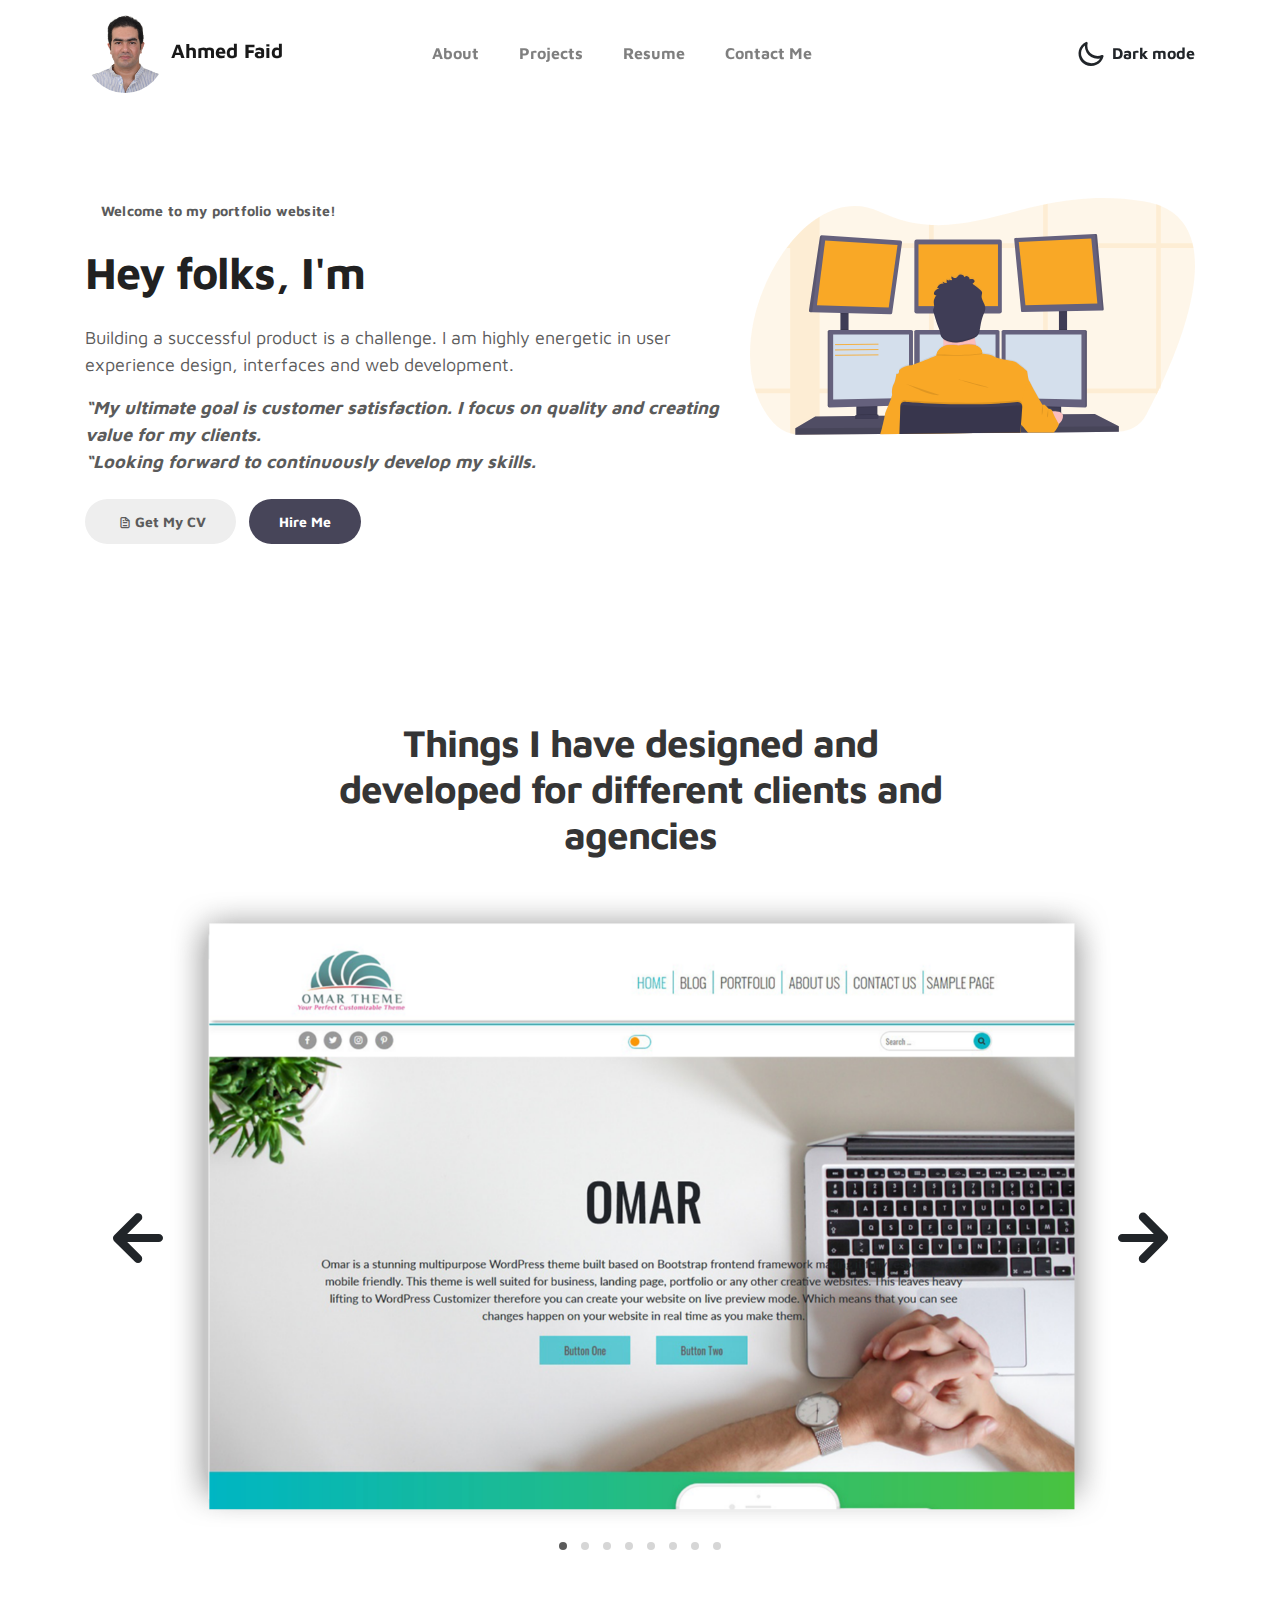
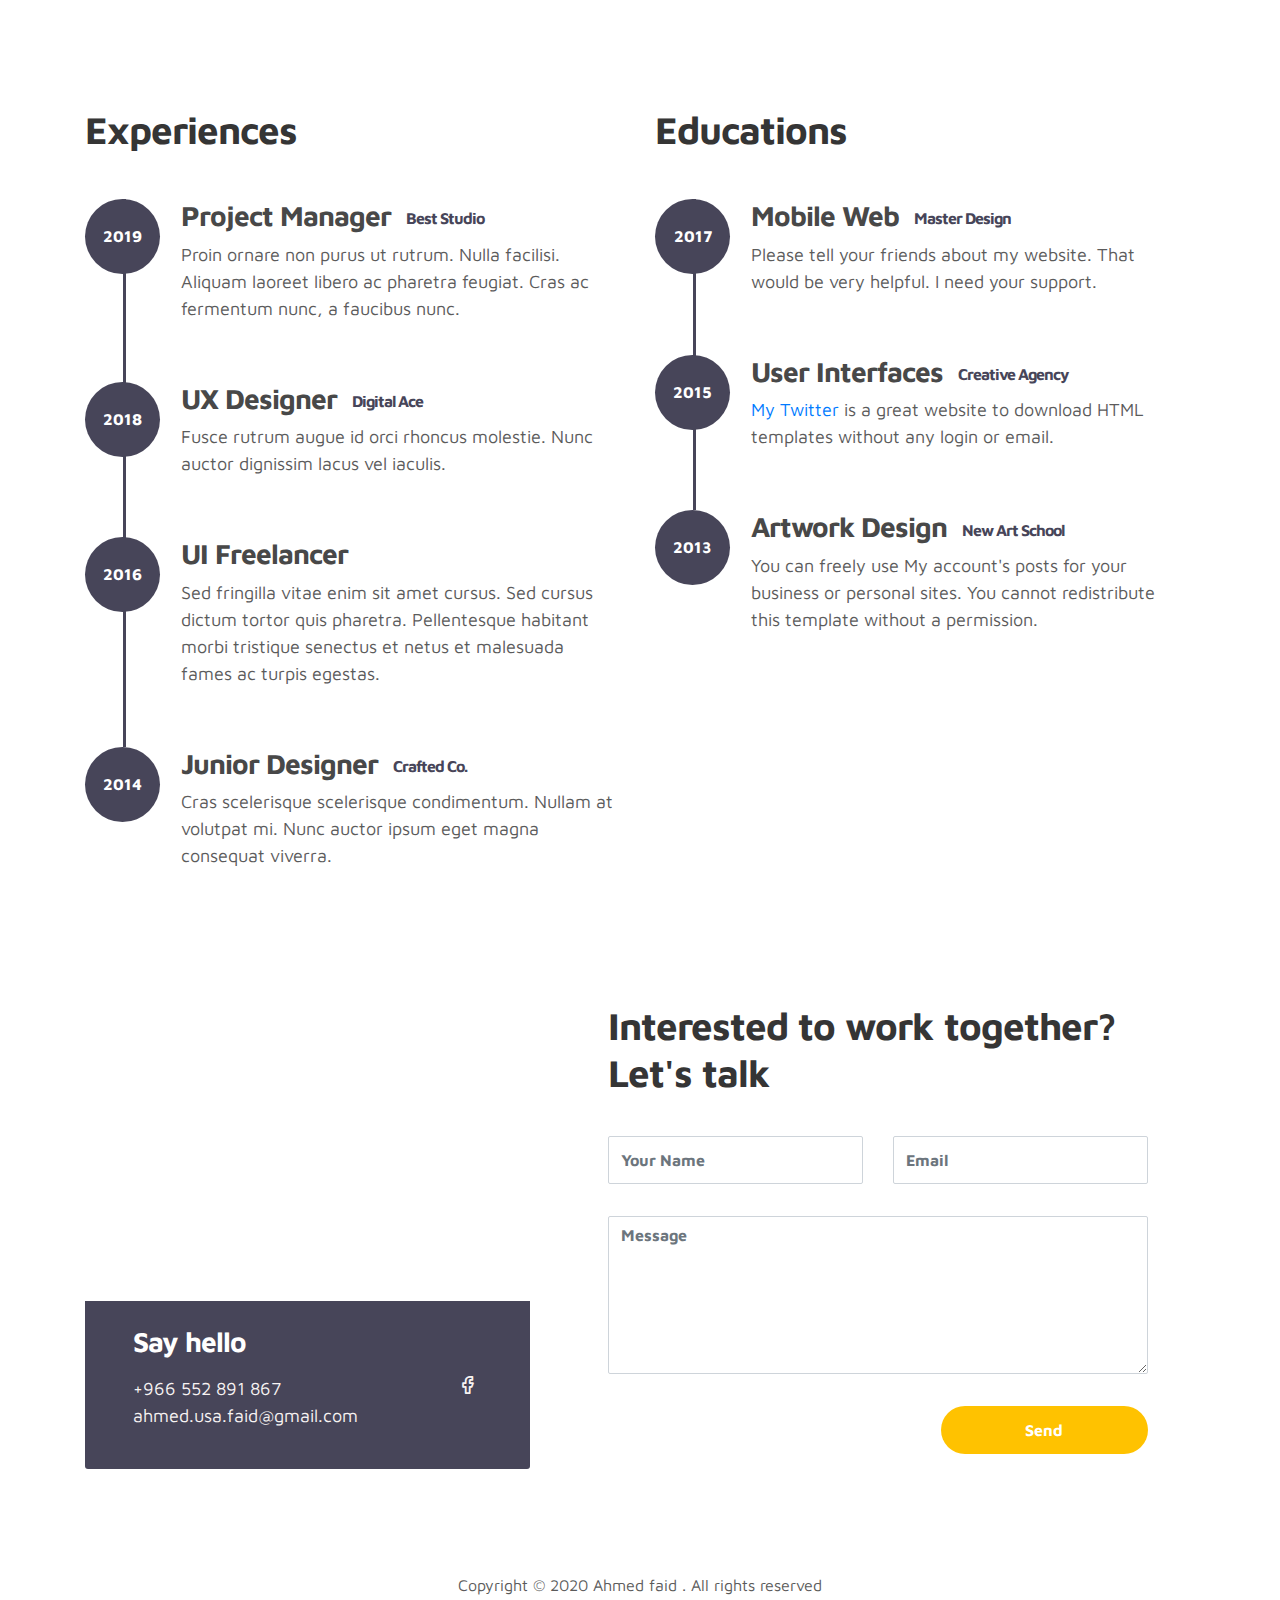
==== index.html @ 75729714 "adding thank u" ====
<!doctype html>
<html lang="en">

<head>
    <meta charset="utf-8">
    <meta name="viewport" content="width=device-width, initial-scale=1, shrink-to-fit=no">
    <meta name="description" content="">
    <meta name="author" content="Ahmed Usama Faid">

    <title>Ahmed Faid</title>

    <link rel="stylesheet" href="css/bootstrap.min.css">
    <link rel="stylesheet" href="css/unicons.css">
    <link rel="stylesheet" href="css/owl.carousel.min.css">
    <link rel="stylesheet" href="css/owl.theme.default.min.css">

    <script src="js/btn_top.js"></script>
    <script language="JavaScript" src="js/gen_validatorv31.js" type="text/javascript"></script>

    <!-- MAIN STYLE -->
    <link rel="stylesheet" href="css/ahmedfaid-style.css">

</head>

<body>
    <!-- #F9A826 Color-->
    <!-- MENU -->
    <nav class="navbar navbar-expand-sm navbar-light">
        <div class="container">
            <a class="navbar-brand" href="index.html">
                <img class="logo" src="images/undraw/image01.jpg" alt="Ahmed Usama Faid" />
                Ahmed Faid
            </a>

            <button class="navbar-toggler" type="button" data-toggle="collapse" data-target="#navbarNav"
                aria-controls="navbarNav" aria-expanded="false" aria-label="Toggle navigation">
                <span class="navbar-toggler-icon"></span>
                <span class="navbar-toggler-icon"></span>
                <span class="navbar-toggler-icon"></span>
            </button>

            <div class="collapse navbar-collapse" id="navbarNav">
                <ul class="navbar-nav mx-auto">
                    <li class="nav-item">
                        <a href="#about" class="nav-link"><span data-hover="About">About</span></a>
                    </li>
                    <li class="nav-item">
                        <a href="#project" class="nav-link"><span data-hover="Projects">Projects</span></a>
                    </li>
                    <li class="nav-item">
                        <a href="#resume" class="nav-link"><span data-hover="Resume">Resume</span></a>
                    </li>
                    <li class="nav-item">
                        <a href="#contact" class="nav-link"><span data-hover="Contact Me">Contact Me</span></a>
                    </li>
                </ul>

                <ul class="navbar-nav ml-lg-auto">
                    <div class="ml-lg-4">
                        <div class="color-mode d-lg-flex justify-content-center align-items-center">
                            <i class="color-mode-icon"></i>
                            Dark mode
                        </div>
                    </div>
                </ul>
            </div>
        </div>
    </nav>

    <!-- ABOUT -->
    <section class="about full-screen d-lg-flex justify-content-center align-items-center" id="about">
        <div class="container">
            <div class="row">

                <div class="col-lg-7 col-md-12 col-12 d-flex align-items-center">
                    <div class="about-text">
                        <small class="small-text">Welcome to <span class="mobile-block">my portfolio
                                website!</span></small>
                        <h1 class="animated animated-text">
                            <span class="mr-2">Hey folks, I'm</span>
                            <div class="animated-info">
                                <span class="animated-item">Ahmed Faid</span>
                                <span class="animated-item">Web Developer</span>
                                <span class="animated-item">IT Specialist</span>
                            </div>
                        </h1>

                        <p>Building a successful product is a challenge. I am highly energetic in user experience
                            design, interfaces and web development.</p>
                        <p><b><i><span>“My ultimate goal is customer satisfaction. I focus on quality and creating value for my clients.<br />
                                        “Looking forward to continuously develop my skills.</span></i></b></p>

                        <div class="custom-btn-group mt-4">
                            <a href="ahmedfaidCVbilingual.pdf" class="btn mr-lg-2 custom-btn"
                                title="Download .pdf - Right click here then click 'Save link as'"><i
                                    class='uil uil-file-alt'></i>Get My CV</a>
                            <a href="#contact" class="btn custom-btn custom-btn-bg custom-btn-link">Hire Me</a>
                        </div>
                    </div>
                </div>

                <div class="col-lg-5 col-md-12 col-12">
                    <div class="about-image svg">
                        <!-- <img class="portrait" src="images/undraw/image01.jpg" alt="Ahmed Usama Faid" height="auto" /> -->
                        <img src="images/undraw/undraw_programming_2svr.svg" class="img-fluid" alt="svg image">
                    </div>
                </div>

            </div>
        </div>
    </section>

    <!-- PROJECTS -->
    <section class="project py-5" id="project">
        <div class="container">

            <div class="row">
                <div class="col-lg-11 text-center mx-auto col-12">

                    <div class="col-lg-8 mx-auto">
                        <h2>Things I have designed and developed for different clients and agencies</h2>
                    </div>

                    <div class="owl-carousel owl-theme">
                        <div class="item">
                            <div class="project-info">
                                <img src="images/project/project-image01.png" class="img-fluid" alt="project image">
                            </div>
                        </div>

                        <div class="item">
                            <div class="project-info">
                                <img src="images/project/project-image02.png" class="img-fluid" alt="project image">
                            </div>
                        </div>

                        <div class="item">
                            <div class="project-info">
                                <img src="images/project/project-image03.png" class="img-fluid" alt="project image">
                            </div>
                        </div>

                        <div class="item">
                            <div class="project-info">
                                <img src="images/project/project-image04.png" class="img-fluid" alt="project image">
                            </div>
                        </div>

                        <div class="item">
                            <div class="project-info">
                                <img src="images/project/project-image05.png" class="img-fluid" alt="project image">
                            </div>
                        </div>

                        <div class="item">
                            <div class="project-info">
                                <img src="images/project/project-image06.png" class="img-fluid" alt="project image">
                            </div>
                        </div>

                        <div class="item">
                            <div class="project-info">
                                <img src="images/project/project-image07.png" class="img-fluid" alt="project image">
                            </div>
                        </div>

                        <div class="item">
                            <div class="project-info">
                                <img src="images/project/project-image08.png" class="img-fluid" alt="project image">
                            </div>
                        </div>

                    </div>

                </div>
            </div>
        </div>
    </section>

    <!-- FEATURES -->
    <section class="resume py-5 d-lg-flex justify-content-center align-items-center" id="resume">
        <div class="container">
            <div class="row">

                <div class="col-lg-6 col-12">
                    <h2 class="mb-4">Experiences</h2>

                    <div class="timeline">
                        <div class="timeline-wrapper">
                            <div class="timeline-yr">
                                <span>2019</span>
                            </div>
                            <div class="timeline-info">
                                <h3><span>Project Manager</span><small>Best Studio</small></h3>
                                <p>Proin ornare non purus ut rutrum. Nulla facilisi. Aliquam laoreet libero ac pharetra
                                    feugiat. Cras ac fermentum nunc, a faucibus nunc.</p>
                            </div>
                        </div>

                        <div class="timeline-wrapper">
                            <div class="timeline-yr">
                                <span>2018</span>
                            </div>
                            <div class="timeline-info">
                                <h3><span>UX Designer</span><small>Digital Ace</small></h3>
                                <p>Fusce rutrum augue id orci rhoncus molestie. Nunc auctor dignissim lacus vel iaculis.
                                </p>
                            </div>
                        </div>

                        <div class="timeline-wrapper">
                            <div class="timeline-yr">
                                <span>2016</span>
                            </div>
                            <div class="timeline-info">
                                <h3><span>UI Freelancer</h3>
                                <p>Sed fringilla vitae enim sit amet cursus. Sed cursus dictum tortor quis pharetra.
                                    Pellentesque habitant morbi tristique senectus et netus et malesuada fames ac turpis
                                    egestas.</p>
                            </div>
                        </div>

                        <div class="timeline-wrapper">
                            <div class="timeline-yr">
                                <span>2014</span>
                            </div>
                            <div class="timeline-info">
                                <h3><span>Junior Designer<small>Crafted Co.</small></h3>
                                <p>Cras scelerisque scelerisque condimentum. Nullam at volutpat mi. Nunc auctor ipsum
                                    eget magna consequat viverra.</p>
                            </div>
                        </div>

                    </div>
                </div>

                <div class="col-lg-6 col-12">
                    <h2 class="mb-4 mobile-mt-2">Educations</h2>

                    <div class="timeline">
                        <div class="timeline-wrapper">
                            <div class="timeline-yr">
                                <span>2017</span>
                            </div>
                            <div class="timeline-info">
                                <h3><span>Mobile Web</span><small>Master Design</small></h3>
                                <p>Please tell your friends about my website. That would be very helpful. I need your
                                    support.</p>
                            </div>
                        </div>

                        <div class="timeline-wrapper">
                            <div class="timeline-yr">
                                <span>2015</span>
                            </div>
                            <div class="timeline-info">
                                <h3><span>User Interfaces</span><small>Creative Agency</small></h3>
                                <p><a rel="nofollow" href="https://twitter.com/Ahmed_Faid">My Twitter</a> is a great
                                    website to download HTML templates without any login or email.</p>
                            </div>
                        </div>

                        <div class="timeline-wrapper">
                            <div class="timeline-yr">
                                <span>2013</span>
                            </div>
                            <div class="timeline-info">
                                <h3><span>Artwork Design</span><small>New Art School</small></h3>
                                <p>You can freely use My account's posts for your business or personal sites. You cannot
                                    redistribute this template without a permission.</p>
                            </div>
                        </div>

                    </div>
                </div>

            </div>
        </div>
    </section>

    <!-- CONTACT -->
    <section class="contact py-5" id="contact">
        <div class="container">
            <div class="row">

                <div class="col-lg-5 mr-lg-5 col-12">
                    <div class="google-map w-100">
                        <iframe
                            src="https://www.google.com/maps/embed?pb=!1m18!1m12!1m3!1d14526.257000518615!2d39.653382169775384!3d24.46589910000001!2m3!1f0!2f0!3f0!3m2!1i1024!2i768!4f13.1!3m3!1m2!1s0x15bd958529cf1299%3A0xe333eabb89cd90b7!2zMjTCsDI3JzQ5LjAiTiAzOcKwMzknNDIuMSJF!5e0!3m2!1sen!2seg!4v1599757703153!5m2!1sen!2seg"
                            width="400" height="300" frameborder="0" style="border:0;" allowfullscreen=""
                            aria-hidden="false" tabindex="0"></iframe>
                    </div>

                    <div class="contact-info d-flex justify-content-between align-items-center py-4 px-lg-5">
                        <div class="contact-info-item">
                            <h3 class="mb-3 text-white">Say hello</h3>
                            <p class="footer-text mb-0"><a href="tel:+966552891867">+966 552 891 867</a></p>
                            <p><a href="mailto:ahmed.usa.faid@gmail.com">ahmed.usa.faid@gmail.com</a></p>
                        </div>

                        <ul class="social-links">
                            <li><a href="https://twitter.com/Ahmed_Faid" class="uil uil-twitter" data-toggle="tooltip" data-placement="left"
                                    title="Twitter"></a></li>
                            <li><a href="https://www.facebook.com/ahmed.usa.faid" class="uil uil-facebook" data-toggle="tooltip" data-placement="left"
                                    title="Facebook"></a></li>
                            <li><a href="https://www.pinterest.com/ahmedfaid/" class="uil uil-pinterest" data-toggle="tooltip" data-placement="left"
                                    title="Youtube"></a></li>
                        </ul>
                    </div>
                </div>

                <div class="col-lg-6 col-12">
                    <div class="contact-form">
                        <h2 class="mb-4">Interested to work together? Let's talk</h2>

                        <form id="contactus_form" action="contact-form-handler.php" method="post" name="contactusform">
                            <div class="row">
                                <div class="col-lg-6 col-12">
                                    <input type="text" class="form-control" name="name" placeholder="Your Name"
                                        id="name">
                                </div>
                                <div class="col-lg-6 col-12">
                                    <input type="email" class="form-control" name="email" placeholder="Email"
                                        id="email">
                                </div>
                                <div class="col-12">
                                    <textarea name="message" rows="6" class="form-control" id="message"
                                        placeholder="Message"></textarea>
                                </div>
                                <script language="JavaScript">
                                    var frmvalidator  = new Validator("contactusform");
                                    frmvalidator.addValidation("name","req","Please provide your name");
                                    frmvalidator.addValidation("email","req","Please provide your email");
                                    frmvalidator.addValidation("email","email", "Please enter a valid email address");
                                    frmvalidator.addValidation("message","req", "Please enter a message");
                                </script>

                                <div class="ml-lg-auto col-lg-5 col-12">
                                    <input type="submit" class="form-control submit-btn" value="Send">
                                </div>
                            </div>
                        </form>
                    </div>
                </div>

            </div>
        </div>
    </section>

    <!-- FOOTER -->
    <footer class="footer py-5">
        <div class="container">
            <div class="row">

                <div class="col-lg-12 col-12">
                    <p class="copyright-text text-center">Copyright &copy; 2020 Ahmed faid . All rights reserved</p>
                </div>

            </div>
        </div>
    </footer>

    <script src="js/jquery-3.3.1.min.js"></script>
    <script src="js/popper.min.js"></script>
    <script src="js/bootstrap.min.js"></script>
    <script src="js/Headroom.js"></script>
    <script src="js/jQuery.headroom.js"></script>
    <script src="js/owl.carousel.min.js"></script>
    <script src="js/smoothscroll.js"></script>
    <script src="js/custom.js"></script>

</body>

</html>
---- css/unicons.css ----
@font-face {
  font-family: 'unicons';
  src: url('../font/unicons.eot?42479262');
  src: url('../font/unicons.eot?42479262#iefix') format('embedded-opentype'),
       url('../font/unicons.woff2?42479262') format('woff2'),
       url('../font/unicons.woff?42479262') format('woff'),
       url('../font/unicons.ttf?42479262') format('truetype'),
       url('../font/unicons.svg?42479262#unicons') format('svg');
  font-weight: normal;
  font-style: normal;
}
/* Chrome hack: SVG is rendered more smooth in Windozze. 100% magic, uncomment if you need it. */
/* Note, that will break hinting! In other OS-es font will be not as sharp as it could be */
/*
@media screen and (-webkit-min-device-pixel-ratio:0) {
  @font-face {
    font-family: 'unicons';
    src: url('../font/unicons.svg?42479262#unicons') format('svg');
  }
}
*/
 
 [class^="uil-"]:before, [class*=" uil-"]:before {
  font-family: "unicons";
  font-style: normal;
  font-weight: normal;
  speak: none;
 
  display: inline-block;
  text-decoration: inherit;
  width: 1em;
  margin-right: .2em;
  text-align: center;
  /* opacity: .8; */
 
  /* For safety - reset parent styles, that can break glyph codes*/
  font-variant: normal;
  text-transform: none;
 
  /* fix buttons height, for twitter bootstrap */
  line-height: 1em;
 
  /* Animation center compensation - margins should be symmetric */
  /* remove if not needed */
  margin-left: .2em;
 
  /* you can be more comfortable with increased icons size */
  /* font-size: 120%; */
 
  /* Font smoothing. That was taken from TWBS */
  -webkit-font-smoothing: antialiased;
  -moz-osx-font-smoothing: grayscale;
 
  /* Uncomment for 3D effect */
  /* text-shadow: 1px 1px 1px rgba(127, 127, 127, 0.3); */
}
 
.uil-abacus:before { content: '\e800'; } /* '' */
.uil-accessible-icon-alt:before { content: '\e801'; } /* '' */
.uil-adjust-alt:before { content: '\e802'; } /* '' */
.uil-adjust-circle:before { content: '\e803'; } /* '' */
.uil-adjust-half:before { content: '\e804'; } /* '' */
.uil-adjust:before { content: '\e805'; } /* '' */
.uil-airplay:before { content: '\e806'; } /* '' */
.uil-align-alt:before { content: '\e807'; } /* '' */
.uil-align-center-alt:before { content: '\e808'; } /* '' */
.uil-align-center-h:before { content: '\e809'; } /* '' */
.uil-align-center-justify:before { content: '\e80a'; } /* '' */
.uil-align-center-v:before { content: '\e80b'; } /* '' */
.uil-align-center:before { content: '\e80c'; } /* '' */
.uil-align-justify:before { content: '\e80d'; } /* '' */
.uil-align-left-justify:before { content: '\e80e'; } /* '' */
.uil-align-left:before { content: '\e80f'; } /* '' */
.uil-align-letter-right:before { content: '\e810'; } /* '' */
.uil-align-right-justify:before { content: '\e811'; } /* '' */
.uil-align-right:before { content: '\e812'; } /* '' */
.uil-align:before { content: '\e813'; } /* '' */
.uil-ambulance:before { content: '\e814'; } /* '' */
.uil-analysis:before { content: '\e815'; } /* '' */
.uil-analytics:before { content: '\e816'; } /* '' */
.uil-anchor:before { content: '\e817'; } /* '' */
.uil-android-phone-slash:before { content: '\e818'; } /* '' */
.uil-angle-double-down:before { content: '\e819'; } /* '' */
.uil-angle-double-left:before { content: '\e81a'; } /* '' */
.uil-angle-double-right:before { content: '\e81b'; } /* '' */
.uil-angle-double-up:before { content: '\e81c'; } /* '' */
.uil-angle-down:before { content: '\e81d'; } /* '' */
.uil-angle-left:before { content: '\e81e'; } /* '' */
.uil-angle-right-b:before { content: '\e81f'; } /* '' */
.uil-angle-right:before { content: '\e820'; } /* '' */
.uil-angle-up:before { content: '\e821'; } /* '' */
.uil-annoyed-alt:before { content: '\e822'; } /* '' */
.uil-annoyed:before { content: '\e823'; } /* '' */
.uil-apps:before { content: '\e824'; } /* '' */
.uil-archive-alt:before { content: '\e825'; } /* '' */
.uil-archive:before { content: '\e826'; } /* '' */
.uil-arrow-break:before { content: '\e827'; } /* '' */
.uil-arrow-circle-down:before { content: '\e828'; } /* '' */
.uil-arrow-circle-left:before { content: '\e829'; } /* '' */
.uil-arrow-circle-right:before { content: '\e82a'; } /* '' */
.uil-arrow-circle-up:before { content: '\e82b'; } /* '' */
.uil-arrow-compress-h:before { content: '\e82c'; } /* '' */
.uil-arrow-down-left:before { content: '\e82d'; } /* '' */
.uil-arrow-down-right:before { content: '\e82e'; } /* '' */
.uil-arrow-down:before { content: '\e82f'; } /* '' */
.uil-arrow-from-right:before { content: '\e830'; } /* '' */
.uil-arrow-from-top:before { content: '\e831'; } /* '' */
.uil-arrow-growth:before { content: '\e832'; } /* '' */
.uil-arrow-left:before { content: '\e833'; } /* '' */
.uil-arrow-random:before { content: '\e834'; } /* '' */
.uil-arrow-resize-diagonal:before { content: '\e835'; } /* '' */
.uil-arrow-right:before { content: '\e836'; } /* '' */
.uil-arrow-to-bottom:before { content: '\e837'; } /* '' */
.uil-arrow-to-right:before { content: '\e838'; } /* '' */
.uil-arrow-up-left:before { content: '\e839'; } /* '' */
.uil-arrow-up-right:before { content: '\e83a'; } /* '' */
.uil-arrow-up:before { content: '\e83b'; } /* '' */
.uil-arrows-h-alt:before { content: '\e83c'; } /* '' */
.uil-arrows-h:before { content: '\e83d'; } /* '' */
.uil-arrows-left-down:before { content: '\e83e'; } /* '' */
.uil-arrows-maximize:before { content: '\e83f'; } /* '' */
.uil-arrows-merge:before { content: '\e840'; } /* '' */
.uil-arrows-resize-h:before { content: '\e841'; } /* '' */
.uil-arrows-resize-v:before { content: '\e842'; } /* '' */
.uil-arrows-resize:before { content: '\e843'; } /* '' */
.uil-arrows-right-down:before { content: '\e844'; } /* '' */
.uil-arrows-shrink-h:before { content: '\e845'; } /* '' */
.uil-arrows-shrink-v:before { content: '\e846'; } /* '' */
.uil-arrows-up-right:before { content: '\e847'; } /* '' */
.uil-arrows-v-alt:before { content: '\e848'; } /* '' */
.uil-arrows-v:before { content: '\e849'; } /* '' */
.uil-at:before { content: '\e84a'; } /* '' */
.uil-atm-card:before { content: '\e84b'; } /* '' */
.uil-atom:before { content: '\e84c'; } /* '' */
.uil-auto-flash:before { content: '\e84d'; } /* '' */
.uil-award-alt:before { content: '\e84e'; } /* '' */
.uil-award:before { content: '\e84f'; } /* '' */
.uil-baby-carriage:before { content: '\e850'; } /* '' */
.uil-backpack:before { content: '\e851'; } /* '' */
.uil-backspace:before { content: '\e852'; } /* '' */
.uil-backward:before { content: '\e853'; } /* '' */
.uil-bag-alt:before { content: '\e854'; } /* '' */
.uil-bag-slash:before { content: '\e855'; } /* '' */
.uil-bag:before { content: '\e856'; } /* '' */
.uil-ball:before { content: '\e857'; } /* '' */
.uil-ban:before { content: '\e858'; } /* '' */
.uil-bars:before { content: '\e859'; } /* '' */
.uil-basketball-hoop:before { content: '\e85a'; } /* '' */
.uil-basketball:before { content: '\e85b'; } /* '' */
.uil-battery-bolt:before { content: '\e85c'; } /* '' */
.uil-battery-empty:before { content: '\e85d'; } /* '' */
.uil-bed-double:before { content: '\e85e'; } /* '' */
.uil-bed:before { content: '\e85f'; } /* '' */
.uil-bell-school:before { content: '\e860'; } /* '' */
.uil-bell-slash:before { content: '\e861'; } /* '' */
.uil-bill:before { content: '\e862'; } /* '' */
.uil-bitcoin-circle:before { content: '\e863'; } /* '' */
.uil-bitcoin:before { content: '\e864'; } /* '' */
.uil-bluetooth-b:before { content: '\e865'; } /* '' */
.uil-bolt-alt:before { content: '\e866'; } /* '' */
.uil-bolt-slash:before { content: '\e867'; } /* '' */
.uil-bolt:before { content: '\e868'; } /* '' */
.uil-book-alt:before { content: '\e869'; } /* '' */
.uil-book-medical:before { content: '\e86a'; } /* '' */
.uil-book-open:before { content: '\e86b'; } /* '' */
.uil-book-reader:before { content: '\e86c'; } /* '' */
.uil-book:before { content: '\e86d'; } /* '' */
.uil-bookmark-full:before { content: '\e86e'; } /* '' */
.uil-bookmark:before { content: '\e86f'; } /* '' */
.uil-books:before { content: '\e870'; } /* '' */
.uil-boombox:before { content: '\e871'; } /* '' */
.uil-border-alt:before { content: '\e872'; } /* '' */
.uil-border-bottom:before { content: '\e873'; } /* '' */
.uil-border-clear:before { content: '\e874'; } /* '' */
.uil-border-horizontal:before { content: '\e875'; } /* '' */
.uil-border-inner:before { content: '\e876'; } /* '' */
.uil-border-left:before { content: '\e877'; } /* '' */
.uil-border-out:before { content: '\e878'; } /* '' */
.uil-border-right:before { content: '\e879'; } /* '' */
.uil-border-top:before { content: '\e87a'; } /* '' */
.uil-border-vertical:before { content: '\e87b'; } /* '' */
.uil-box:before { content: '\e87c'; } /* '' */
.uil-briefcase-alt:before { content: '\e87d'; } /* '' */
.uil-briefcase:before { content: '\e87e'; } /* '' */
.uil-bright:before { content: '\e87f'; } /* '' */
.uil-brightness-empty:before { content: '\e880'; } /* '' */
.uil-brightness-half:before { content: '\e881'; } /* '' */
.uil-brightness-low:before { content: '\e882'; } /* '' */
.uil-brightness-minus:before { content: '\e883'; } /* '' */
.uil-brightness-plus:before { content: '\e884'; } /* '' */
.uil-brightness:before { content: '\e885'; } /* '' */
.uil-bring-bottom:before { content: '\e886'; } /* '' */
.uil-bring-front:before { content: '\e887'; } /* '' */
.uil-brush-alt:before { content: '\e888'; } /* '' */
.uil-bug:before { content: '\e889'; } /* '' */
.uil-building:before { content: '\e88a'; } /* '' */
.uil-bullseye:before { content: '\e88b'; } /* '' */
.uil-bus-alt:before { content: '\e88c'; } /* '' */
.uil-bus-school:before { content: '\e88d'; } /* '' */
.uil-bus:before { content: '\e88e'; } /* '' */
.uil-calcualtor:before { content: '\e88f'; } /* '' */
.uil-calculator-alt:before { content: '\e890'; } /* '' */
.uil-calendar-alt:before { content: '\e891'; } /* '' */
.uil-calendar-slash:before { content: '\e892'; } /* '' */
.uil-calender:before { content: '\e893'; } /* '' */
.uil-calling:before { content: '\e894'; } /* '' */
.uil-camera-plus:before { content: '\e895'; } /* '' */
.uil-camera-slash:before { content: '\e896'; } /* '' */
.uil-camera:before { content: '\e897'; } /* '' */
.uil-cancel:before { content: '\e898'; } /* '' */
.uil-capsule:before { content: '\e899'; } /* '' */
.uil-capture:before { content: '\e89a'; } /* '' */
.uil-car-sideview:before { content: '\e89b'; } /* '' */
.uil-car-slash:before { content: '\e89c'; } /* '' */
.uil-car-wash:before { content: '\e89d'; } /* '' */
.uil-car:before { content: '\e89e'; } /* '' */
.uil-card-atm:before { content: '\e89f'; } /* '' */
.uil-caret-right:before { content: '\e8a0'; } /* '' */
.uil-cart:before { content: '\e8a1'; } /* '' */
.uil-cell:before { content: '\e8a2'; } /* '' */
.uil-celsius:before { content: '\e8a3'; } /* '' */
.uil-chart-bar-alt:before { content: '\e8a4'; } /* '' */
.uil-chart-bar:before { content: '\e8a5'; } /* '' */
.uil-chart-down:before { content: '\e8a6'; } /* '' */
.uil-chart-growth-alt:before { content: '\e8a7'; } /* '' */
.uil-chart-growth:before { content: '\e8a8'; } /* '' */
.uil-chart-line:before { content: '\e8a9'; } /* '' */
.uil-chart-pie-alt:before { content: '\e8aa'; } /* '' */
.uil-chart-pie:before { content: '\e8ab'; } /* '' */
.uil-chart:before { content: '\e8ac'; } /* '' */
.uil-chat-bubble-user:before { content: '\e8ad'; } /* '' */
.uil-chat-info:before { content: '\e8ae'; } /* '' */
.uil-chat:before { content: '\e8af'; } /* '' */
.uil-check-circle:before { content: '\e8b0'; } /* '' */
.uil-check-square:before { content: '\e8b1'; } /* '' */
.uil-check:before { content: '\e8b2'; } /* '' */
.uil-circle-layer:before { content: '\e8b3'; } /* '' */
.uil-circle:before { content: '\e8b4'; } /* '' */
.uil-circuit:before { content: '\e8b5'; } /* '' */
.uil-clapper-board:before { content: '\e8b6'; } /* '' */
.uil-clipboard-alt:before { content: '\e8b7'; } /* '' */
.uil-clipboard-blank:before { content: '\e8b8'; } /* '' */
.uil-clipboard-notes:before { content: '\e8b9'; } /* '' */
.uil-clipboard:before { content: '\e8ba'; } /* '' */
.uil-clock-eight:before { content: '\e8bb'; } /* '' */
.uil-clock-five:before { content: '\e8bc'; } /* '' */
.uil-clock-nine:before { content: '\e8bd'; } /* '' */
.uil-clock-seven:before { content: '\e8be'; } /* '' */
.uil-clock-ten:before { content: '\e8bf'; } /* '' */
.uil-clock-three:before { content: '\e8c0'; } /* '' */
.uil-clock-two:before { content: '\e8c1'; } /* '' */
.uil-clock:before { content: '\e8c2'; } /* '' */
.uil-closed-captioning:before { content: '\e8c3'; } /* '' */
.uil-cloud-block:before { content: '\e8c4'; } /* '' */
.uil-cloud-bookmark:before { content: '\e8c5'; } /* '' */
.uil-cloud-check:before { content: '\e8c6'; } /* '' */
.uil-cloud-computing:before { content: '\e8c7'; } /* '' */
.uil-cloud-data-connection:before { content: '\e8c8'; } /* '' */
.uil-cloud-database-tree:before { content: '\e8c9'; } /* '' */
.uil-cloud-download:before { content: '\e8ca'; } /* '' */
.uil-cloud-drizzle:before { content: '\e8cb'; } /* '' */
.uil-cloud-exclamation:before { content: '\e8cc'; } /* '' */
.uil-cloud-hail:before { content: '\e8cd'; } /* '' */
.uil-cloud-heart:before { content: '\e8ce'; } /* '' */
.uil-cloud-info:before { content: '\e8cf'; } /* '' */
.uil-cloud-lock:before { content: '\e8d0'; } /* '' */
.uil-cloud-meatball:before { content: '\e8d1'; } /* '' */
.uil-cloud-moon-hail:before { content: '\e8d2'; } /* '' */
.uil-cloud-moon-meatball:before { content: '\e8d3'; } /* '' */
.uil-cloud-moon-rain:before { content: '\e8d4'; } /* '' */
.uil-cloud-moon-showers:before { content: '\e8d5'; } /* '' */
.uil-cloud-moon:before { content: '\e8d6'; } /* '' */
.uil-cloud-question:before { content: '\e8d7'; } /* '' */
.uil-cloud-rain-sun:before { content: '\e8d8'; } /* '' */
.uil-cloud-rain:before { content: '\e8d9'; } /* '' */
.uil-cloud-redo:before { content: '\e8da'; } /* '' */
.uil-cloud-set:before { content: '\e8db'; } /* '' */
.uil-cloud-share:before { content: '\e8dc'; } /* '' */
.uil-cloud-shield:before { content: '\e8dd'; } /* '' */
.uil-cloud-showers-alt:before { content: '\e8de'; } /* '' */
.uil-cloud-showers-heavy:before { content: '\e8df'; } /* '' */
.uil-cloud-showers:before { content: '\e8e0'; } /* '' */
.uil-cloud-slash:before { content: '\e8e1'; } /* '' */
.uil-cloud-sun-hail:before { content: '\e8e2'; } /* '' */
.uil-cloud-sun-meatball:before { content: '\e8e3'; } /* '' */
.uil-cloud-sun-rain-alt:before { content: '\e8e4'; } /* '' */
.uil-cloud-sun-rain:before { content: '\e8e5'; } /* '' */
.uil-cloud-sun-tear:before { content: '\e8e6'; } /* '' */
.uil-cloud-sun:before { content: '\e8e7'; } /* '' */
.uil-cloud-times:before { content: '\e8e8'; } /* '' */
.uil-cloud-unlock:before { content: '\e8e9'; } /* '' */
.uil-cloud-upload:before { content: '\e8ea'; } /* '' */
.uil-cloud-wifi:before { content: '\e8eb'; } /* '' */
.uil-cloud-wind:before { content: '\e8ec'; } /* '' */
.uil-cloud:before { content: '\e8ed'; } /* '' */
.uil-clouds:before { content: '\e8ee'; } /* '' */
.uil-club:before { content: '\e8ef'; } /* '' */
.uil-code:before { content: '\e8f0'; } /* '' */
.uil-coffee:before { content: '\e8f1'; } /* '' */
.uil-cog:before { content: '\e8f2'; } /* '' */
.uil-coins:before { content: '\e8f3'; } /* '' */
.uil-columns:before { content: '\e8f4'; } /* '' */
.uil-comment-alt-block:before { content: '\e8f5'; } /* '' */
.uil-comment-alt-chart-lines:before { content: '\e8f6'; } /* '' */
.uil-comment-alt-check:before { content: '\e8f7'; } /* '' */
.uil-comment-alt-dots:before { content: '\e8f8'; } /* '' */
.uil-comment-alt-download:before { content: '\e8f9'; } /* '' */
.uil-comment-alt-edit:before { content: '\e8fa'; } /* '' */
.uil-comment-alt-exclamation:before { content: '\e8fb'; } /* '' */
.uil-comment-alt-heart:before { content: '\e8fc'; } /* '' */
.uil-comment-alt-image:before { content: '\e8fd'; } /* '' */
.uil-comment-alt-info:before { content: '\e8fe'; } /* '' */
.uil-comment-alt-lines:before { content: '\e8ff'; } /* '' */
.uil-comment-alt-lock:before { content: '\e900'; } /* '' */
.uil-comment-alt-medical:before { content: '\e901'; } /* '' */
.uil-comment-alt-message:before { content: '\e902'; } /* '' */
.uil-comment-alt-notes:before { content: '\e903'; } /* '' */
.uil-comment-alt-plus:before { content: '\e904'; } /* '' */
.uil-comment-alt-question:before { content: '\e905'; } /* '' */
.uil-comment-alt-redo:before { content: '\e906'; } /* '' */
.uil-comment-alt-search:before { content: '\e907'; } /* '' */
.uil-comment-alt-share:before { content: '\e908'; } /* '' */
.uil-comment-alt-shield:before { content: '\e909'; } /* '' */
.uil-comment-alt-upload:before { content: '\e90a'; } /* '' */
.uil-comment-alt-verify:before { content: '\e90b'; } /* '' */
.uil-comment-alt:before { content: '\e90c'; } /* '' */
.uil-comment-block:before { content: '\e90d'; } /* '' */
.uil-comment-chart-line:before { content: '\e90e'; } /* '' */
.uil-comment-check:before { content: '\e90f'; } /* '' */
.uil-comment-dots:before { content: '\e910'; } /* '' */
.uil-comment-download:before { content: '\e911'; } /* '' */
.uil-comment-edit:before { content: '\e912'; } /* '' */
.uil-comment-exclamation:before { content: '\e913'; } /* '' */
.uil-comment-heart:before { content: '\e914'; } /* '' */
.uil-comment-image:before { content: '\e915'; } /* '' */
.uil-comment-info-alt:before { content: '\e916'; } /* '' */
.uil-comment-info:before { content: '\e917'; } /* '' */
.uil-comment-lines:before { content: '\e918'; } /* '' */
.uil-comment-lock:before { content: '\e919'; } /* '' */
.uil-comment-medical:before { content: '\e91a'; } /* '' */
.uil-comment-message:before { content: '\e91b'; } /* '' */
.uil-comment-notes:before { content: '\e91c'; } /* '' */
.uil-comment-plus:before { content: '\e91d'; } /* '' */
.uil-comment-question:before { content: '\e91e'; } /* '' */
.uil-comment-redo:before { content: '\e91f'; } /* '' */
.uil-comment-search:before { content: '\e920'; } /* '' */
.uil-comment-share:before { content: '\e921'; } /* '' */
.uil-comment-shield:before { content: '\e922'; } /* '' */
.uil-comment-slash:before { content: '\e923'; } /* '' */
.uil-comment-upload:before { content: '\e924'; } /* '' */
.uil-comment-verify:before { content: '\e925'; } /* '' */
.uil-comment:before { content: '\e926'; } /* '' */
.uil-comments-alt:before { content: '\e927'; } /* '' */
.uil-comments:before { content: '\e928'; } /* '' */
.uil-commnet-alt-slash:before { content: '\e929'; } /* '' */
.uil-compact-disc:before { content: '\e92a'; } /* '' */
.uil-compass:before { content: '\e92b'; } /* '' */
.uil-compress-alt-left:before { content: '\e92c'; } /* '' */
.uil-compress-alt:before { content: '\e92d'; } /* '' */
.uil-compress-arrows:before { content: '\e92e'; } /* '' */
.uil-compress-lines:before { content: '\e92f'; } /* '' */
.uil-compress-point:before { content: '\e930'; } /* '' */
.uil-compress-v:before { content: '\e931'; } /* '' */
.uil-compress:before { content: '\e932'; } /* '' */
.uil-computer-mouse:before { content: '\e933'; } /* '' */
.uil-confused:before { content: '\e934'; } /* '' */
.uil-constructor:before { content: '\e935'; } /* '' */
.uil-copy-alt:before { content: '\e936'; } /* '' */
.uil-copy-landscape:before { content: '\e937'; } /* '' */
.uil-copy:before { content: '\e938'; } /* '' */
.uil-copyright:before { content: '\e939'; } /* '' */
.uil-corner-down-left:before { content: '\e93a'; } /* '' */
.uil-corner-down-right-alt:before { content: '\e93b'; } /* '' */
.uil-corner-down-right:before { content: '\e93c'; } /* '' */
.uil-corner-left-down:before { content: '\e93d'; } /* '' */
.uil-corner-right-down:before { content: '\e93e'; } /* '' */
.uil-corner-up-left-alt:before { content: '\e93f'; } /* '' */
.uil-corner-up-left:before { content: '\e940'; } /* '' */
.uil-corner-up-right-alt:before { content: '\e941'; } /* '' */
.uil-corner-up-right:before { content: '\e942'; } /* '' */
.uil-creative-commons-pd-alt:before { content: '\e943'; } /* '' */
.uil-creative-commons-pd:before { content: '\e944'; } /* '' */
.uil-crockery:before { content: '\e945'; } /* '' */
.uil-crop-alt-rotate-left:before { content: '\e946'; } /* '' */
.uil-crop-alt-rotate-right:before { content: '\e947'; } /* '' */
.uil-crop-alt:before { content: '\e948'; } /* '' */
.uil-crosshair-alt:before { content: '\e949'; } /* '' */
.uil-crosshair:before { content: '\e94a'; } /* '' */
.uil-crosshairs:before { content: '\e94b'; } /* '' */
.uil-cube:before { content: '\e94c'; } /* '' */
.uil-data-sharing:before { content: '\e94d'; } /* '' */
.uil-database-alt:before { content: '\e94e'; } /* '' */
.uil-database:before { content: '\e94f'; } /* '' */
.uil-desert:before { content: '\e950'; } /* '' */
.uil-desktop-alt-slash:before { content: '\e951'; } /* '' */
.uil-desktop-alt:before { content: '\e952'; } /* '' */
.uil-desktop-cloud-alt:before { content: '\e953'; } /* '' */
.uil-desktop-slash:before { content: '\e954'; } /* '' */
.uil-desktop:before { content: '\e955'; } /* '' */
.uil-dialpad-alt:before { content: '\e956'; } /* '' */
.uil-dialpad:before { content: '\e957'; } /* '' */
.uil-diamond:before { content: '\e958'; } /* '' */
.uil-diary-alt:before { content: '\e959'; } /* '' */
.uil-diary:before { content: '\e95a'; } /* '' */
.uil-dice-five:before { content: '\e95b'; } /* '' */
.uil-dice-four:before { content: '\e95c'; } /* '' */
.uil-dice-one:before { content: '\e95d'; } /* '' */
.uil-dice-six:before { content: '\e95e'; } /* '' */
.uil-dice-three:before { content: '\e95f'; } /* '' */
.uil-dice-two:before { content: '\e960'; } /* '' */
.uil-direction:before { content: '\e961'; } /* '' */
.uil-directions:before { content: '\e962'; } /* '' */
.uil-dizzy-meh:before { content: '\e963'; } /* '' */
.uil-dna:before { content: '\e964'; } /* '' */
.uil-document-layout-center:before { content: '\e965'; } /* '' */
.uil-document-layout-left:before { content: '\e966'; } /* '' */
.uil-document-layout-right:before { content: '\e967'; } /* '' */
.uil-document:before { content: '\e968'; } /* '' */
.uil-dollar-alt:before { content: '\e969'; } /* '' */
.uil-dollar-sign-alt:before { content: '\e96a'; } /* '' */
.uil-dollar-sign:before { content: '\e96b'; } /* '' */
.uil-down-arrow:before { content: '\e96c'; } /* '' */
.uil-download-alt:before { content: '\e96d'; } /* '' */
.uil-dribbble:before { content: '\e96e'; } /* '' */
.uil-drill:before { content: '\e96f'; } /* '' */
.uil-dropbox:before { content: '\e970'; } /* '' */
.uil-dumbbell:before { content: '\e971'; } /* '' */
.uil-edit-alt:before { content: '\e972'; } /* '' */
.uil-edit:before { content: '\e973'; } /* '' */
.uil-ellipsis-h:before { content: '\e974'; } /* '' */
.uil-ellipsis-v:before { content: '\e975'; } /* '' */
.uil-emoji:before { content: '\e976'; } /* '' */
.uil-enter:before { content: '\e977'; } /* '' */
.uil-entry:before { content: '\e978'; } /* '' */
.uil-envelope-add:before { content: '\e979'; } /* '' */
.uil-envelope-alt:before { content: '\e97a'; } /* '' */
.uil-envelope-block:before { content: '\e97b'; } /* '' */
.uil-envelope-bookmark:before { content: '\e97c'; } /* '' */
.uil-envelope-check:before { content: '\e97d'; } /* '' */
.uil-envelope-download-alt:before { content: '\e97e'; } /* '' */
.uil-envelope-download:before { content: '\e97f'; } /* '' */
.uil-envelope-edit:before { content: '\e980'; } /* '' */
.uil-envelope-exclamation:before { content: '\e981'; } /* '' */
.uil-envelope-heart:before { content: '\e982'; } /* '' */
.uil-envelope-info:before { content: '\e983'; } /* '' */
.uil-envelope-lock:before { content: '\e984'; } /* '' */
.uil-envelope-minus:before { content: '\e985'; } /* '' */
.uil-envelope-open:before { content: '\e986'; } /* '' */
.uil-envelope-question:before { content: '\e987'; } /* '' */
.uil-envelope-receive:before { content: '\e988'; } /* '' */
.uil-envelope-redo:before { content: '\e989'; } /* '' */
.uil-envelope-search:before { content: '\e98a'; } /* '' */
.uil-envelope-send:before { content: '\e98b'; } /* '' */
.uil-envelope-share:before { content: '\e98c'; } /* '' */
.uil-envelope-shield:before { content: '\e98d'; } /* '' */
.uil-envelope-star:before { content: '\e98e'; } /* '' */
.uil-envelope-times:before { content: '\e98f'; } /* '' */
.uil-envelope-upload-alt:before { content: '\e990'; } /* '' */
.uil-envelope-upload:before { content: '\e991'; } /* '' */
.uil-envelope:before { content: '\e992'; } /* '' */
.uil-envelopes:before { content: '\e993'; } /* '' */
.uil-equal-circle:before { content: '\e994'; } /* '' */
.uil-euro-circle:before { content: '\e995'; } /* '' */
.uil-euro:before { content: '\e996'; } /* '' */
.uil-exchange-alt:before { content: '\e997'; } /* '' */
.uil-exchange:before { content: '\e998'; } /* '' */
.uil-exclamation-circle:before { content: '\e999'; } /* '' */
.uil-exclamation-octagon:before { content: '\e99a'; } /* '' */
.uil-exclamation-triangle:before { content: '\e99b'; } /* '' */
.uil-exclude:before { content: '\e99c'; } /* '' */
.uil-exit:before { content: '\e99d'; } /* '' */
.uil-expand-alt:before { content: '\e99e'; } /* '' */
.uil-expand-arrows-alt:before { content: '\e99f'; } /* '' */
.uil-expand-arrows:before { content: '\e9a0'; } /* '' */
.uil-expand-from-corner:before { content: '\e9a1'; } /* '' */
.uil-expand-left:before { content: '\e9a2'; } /* '' */
.uil-export:before { content: '\e9a3'; } /* '' */
.uil-exposure-alt:before { content: '\e9a4'; } /* '' */
.uil-exposure-increase:before { content: '\e9a5'; } /* '' */
.uil-external-link-alt:before { content: '\e9a6'; } /* '' */
.uil-eye-slash:before { content: '\e9a7'; } /* '' */
.uil-eye:before { content: '\e9a8'; } /* '' */
.uil-facebook:before { content: '\e9a9'; } /* '' */
.uil-fahrenheit:before { content: '\e9aa'; } /* '' */
.uil-fast-mail-alt:before { content: '\e9ab'; } /* '' */
.uil-fast-mail:before { content: '\e9ac'; } /* '' */
.uil-favorite:before { content: '\e9ad'; } /* '' */
.uil-feedback:before { content: '\e9ae'; } /* '' */
.uil-file-alt:before { content: '\e9af'; } /* '' */
.uil-file-blank:before { content: '\e9b0'; } /* '' */
.uil-file-block-alt:before { content: '\e9b1'; } /* '' */
.uil-file-bookmark-alt:before { content: '\e9b2'; } /* '' */
.uil-file-check-alt:before { content: '\e9b3'; } /* '' */
.uil-file-check:before { content: '\e9b4'; } /* '' */
.uil-file-contract-dollar:before { content: '\e9b5'; } /* '' */
.uil-file-copy-alt:before { content: '\e9b6'; } /* '' */
.uil-file-download-alt:before { content: '\e9b7'; } /* '' */
.uil-file-download:before { content: '\e9b8'; } /* '' */
.uil-file-edit-alt:before { content: '\e9b9'; } /* '' */
.uil-file-exclamation-alt:before { content: '\e9ba'; } /* '' */
.uil-file-exclamation:before { content: '\e9bb'; } /* '' */
.uil-file-heart:before { content: '\e9bc'; } /* '' */
.uil-file-info-alt:before { content: '\e9bd'; } /* '' */
.uil-file-landscape-alt:before { content: '\e9be'; } /* '' */
.uil-file-landscape:before { content: '\e9bf'; } /* '' */
.uil-file-lanscape-slash:before { content: '\e9c0'; } /* '' */
.uil-file-lock-alt:before { content: '\e9c1'; } /* '' */
.uil-file-medical-alt:before { content: '\e9c2'; } /* '' */
.uil-file-medical:before { content: '\e9c3'; } /* '' */
.uil-file-minus-alt:before { content: '\e9c4'; } /* '' */
.uil-file-minus:before { content: '\e9c5'; } /* '' */
.uil-file-network:before { content: '\e9c6'; } /* '' */
.uil-file-plus-alt:before { content: '\e9c7'; } /* '' */
.uil-file-plus:before { content: '\e9c8'; } /* '' */
.uil-file-question-alt:before { content: '\e9c9'; } /* '' */
.uil-file-question:before { content: '\e9ca'; } /* '' */
.uil-file-redo-alt:before { content: '\e9cb'; } /* '' */
.uil-file-search-alt:before { content: '\e9cc'; } /* '' */
.uil-file-share-alt:before { content: '\e9cd'; } /* '' */
.uil-file-shield-alt:before { content: '\e9ce'; } /* '' */
.uil-file-slash:before { content: '\e9cf'; } /* '' */
.uil-file-times-alt:before { content: '\e9d0'; } /* '' */
.uil-file-times:before { content: '\e9d1'; } /* '' */
.uil-file-upload-alt:before { content: '\e9d2'; } /* '' */
.uil-file-upload:before { content: '\e9d3'; } /* '' */
.uil-file:before { content: '\e9d4'; } /* '' */
.uil-files-landscapes-alt:before { content: '\e9d5'; } /* '' */
.uil-files-landscapes:before { content: '\e9d6'; } /* '' */
.uil-film:before { content: '\e9d7'; } /* '' */
.uil-filter-slash:before { content: '\e9d8'; } /* '' */
.uil-filter:before { content: '\e9d9'; } /* '' */
.uil-flask-potion:before { content: '\e9da'; } /* '' */
.uil-flask:before { content: '\e9db'; } /* '' */
.uil-flip-h-alt:before { content: '\e9dc'; } /* '' */
.uil-flip-h:before { content: '\e9dd'; } /* '' */
.uil-flip-v-alt:before { content: '\e9de'; } /* '' */
.uil-flip-v:before { content: '\e9df'; } /* '' */
.uil-flower:before { content: '\e9e0'; } /* '' */
.uil-focus-add:before { content: '\e9e1'; } /* '' */
.uil-focus-target:before { content: '\e9e2'; } /* '' */
.uil-focus:before { content: '\e9e3'; } /* '' */
.uil-folder-check:before { content: '\e9e4'; } /* '' */
.uil-folder-download:before { content: '\e9e5'; } /* '' */
.uil-folder-exclamation:before { content: '\e9e6'; } /* '' */
.uil-folder-heart:before { content: '\e9e7'; } /* '' */
.uil-folder-info:before { content: '\e9e8'; } /* '' */
.uil-folder-lock:before { content: '\e9e9'; } /* '' */
.uil-folder-medical:before { content: '\e9ea'; } /* '' */
.uil-folder-minus:before { content: '\e9eb'; } /* '' */
.uil-folder-network:before { content: '\e9ec'; } /* '' */
.uil-folder-plus:before { content: '\e9ed'; } /* '' */
.uil-folder-question:before { content: '\e9ee'; } /* '' */
.uil-folder-slash:before { content: '\e9ef'; } /* '' */
.uil-folder-times:before { content: '\e9f0'; } /* '' */
.uil-folder-upload:before { content: '\e9f1'; } /* '' */
.uil-folder:before { content: '\e9f2'; } /* '' */
.uil-food:before { content: '\e9f3'; } /* '' */
.uil-football-american:before { content: '\e9f4'; } /* '' */
.uil-football-ball:before { content: '\e9f5'; } /* '' */
.uil-football:before { content: '\e9f6'; } /* '' */
.uil-forecastcloud-moon-tear:before { content: '\e9f7'; } /* '' */
.uil-forwaded-call:before { content: '\e9f8'; } /* '' */
.uil-forward:before { content: '\e9f9'; } /* '' */
.uil-frown:before { content: '\e9fa'; } /* '' */
.uil-game-structure:before { content: '\e9fb'; } /* '' */
.uil-game:before { content: '\e9fc'; } /* '' */
.uil-gift:before { content: '\e9fd'; } /* '' */
.uil-glass-martini-alt-slash:before { content: '\e9fe'; } /* '' */
.uil-glass-martini-alt:before { content: '\e9ff'; } /* '' */
.uil-glass-martini:before { content: '\ea00'; } /* '' */
.uil-glass-tea:before { content: '\ea01'; } /* '' */
.uil-glass:before { content: '\ea02'; } /* '' */
.uil-globe:before { content: '\ea03'; } /* '' */
.uil-gold:before { content: '\ea04'; } /* '' */
.uil-google-drive:before { content: '\ea05'; } /* '' */
.uil-graduation-hat:before { content: '\ea06'; } /* '' */
.uil-graph-bar:before { content: '\ea07'; } /* '' */
.uil-grid:before { content: '\ea08'; } /* '' */
.uil-grids:before { content: '\ea09'; } /* '' */
.uil-grin-tongue-wink-alt:before { content: '\ea0a'; } /* '' */
.uil-grin-tongue-wink:before { content: '\ea0b'; } /* '' */
.uil-grin:before { content: '\ea0c'; } /* '' */
.uil-grip-horizontal-line:before { content: '\ea0d'; } /* '' */
.uil-hdd:before { content: '\ea0e'; } /* '' */
.uil-headphones-alt:before { content: '\ea0f'; } /* '' */
.uil-headphones:before { content: '\ea10'; } /* '' */
.uil-heart-alt:before { content: '\ea11'; } /* '' */
.uil-heart-medical:before { content: '\ea12'; } /* '' */
.uil-heart-rate:before { content: '\ea13'; } /* '' */
.uil-heart-sign:before { content: '\ea14'; } /* '' */
.uil-heart:before { content: '\ea15'; } /* '' */
.uil-heartbeat:before { content: '\ea16'; } /* '' */
.uil-history-alt:before { content: '\ea17'; } /* '' */
.uil-history:before { content: '\ea18'; } /* '' */
.uil-home-alt:before { content: '\ea19'; } /* '' */
.uil-home:before { content: '\ea1a'; } /* '' */
.uil-horizontal-align-center:before { content: '\ea1b'; } /* '' */
.uil-horizontal-align-left:before { content: '\ea1c'; } /* '' */
.uil-horizontal-align-right:before { content: '\ea1d'; } /* '' */
.uil-horizontal-distribution-center:before { content: '\ea1e'; } /* '' */
.uil-horizontal-distribution-left:before { content: '\ea1f'; } /* '' */
.uil-horizontal-distribution-right:before { content: '\ea20'; } /* '' */
.uil-hunting:before { content: '\ea21'; } /* '' */
.uil-image-alt-slash:before { content: '\ea22'; } /* '' */
.uil-image-block:before { content: '\ea23'; } /* '' */
.uil-image-broken:before { content: '\ea24'; } /* '' */
.uil-image-check:before { content: '\ea25'; } /* '' */
.uil-image-download:before { content: '\ea26'; } /* '' */
.uil-image-edit:before { content: '\ea27'; } /* '' */
.uil-image-lock:before { content: '\ea28'; } /* '' */
.uil-image-minus:before { content: '\ea29'; } /* '' */
.uil-image-plus:before { content: '\ea2a'; } /* '' */
.uil-image-question:before { content: '\ea2b'; } /* '' */
.uil-image-redo:before { content: '\ea2c'; } /* '' */
.uil-image-resize-landscape:before { content: '\ea2d'; } /* '' */
.uil-image-resize-square:before { content: '\ea2e'; } /* '' */
.uil-image-search:before { content: '\ea2f'; } /* '' */
.uil-image-share:before { content: '\ea30'; } /* '' */
.uil-image-shield:before { content: '\ea31'; } /* '' */
.uil-image-slash:before { content: '\ea32'; } /* '' */
.uil-image-times:before { content: '\ea33'; } /* '' */
.uil-image-upload:before { content: '\ea34'; } /* '' */
.uil-image-v:before { content: '\ea35'; } /* '' */
.uil-image:before { content: '\ea36'; } /* '' */
.uil-images:before { content: '\ea37'; } /* '' */
.uil-incoming-call:before { content: '\ea38'; } /* '' */
.uil-info-circle:before { content: '\ea39'; } /* '' */
.uil-instagram:before { content: '\ea3a'; } /* '' */
.uil-invoice:before { content: '\ea3b'; } /* '' */
.uil-jackhammer:before { content: '\ea3c'; } /* '' */
.uil-kayak:before { content: '\ea3d'; } /* '' */
.uil-key-skeleton-alt:before { content: '\ea3e'; } /* '' */
.uil-key-skeleton:before { content: '\ea3f'; } /* '' */
.uil-keyboard-alt:before { content: '\ea40'; } /* '' */
.uil-keyboard-hide:before { content: '\ea41'; } /* '' */
.uil-keyboard-show:before { content: '\ea42'; } /* '' */
.uil-keyboard:before { content: '\ea43'; } /* '' */
.uil-keyhole-circle:before { content: '\ea44'; } /* '' */
.uil-keyhole-square-full:before { content: '\ea45'; } /* '' */
.uil-keyhole-square:before { content: '\ea46'; } /* '' */
.uil-kid:before { content: '\ea47'; } /* '' */
.uil-label-alt:before { content: '\ea48'; } /* '' */
.uil-label:before { content: '\ea49'; } /* '' */
.uil-lamp:before { content: '\ea4a'; } /* '' */
.uil-laptop-cloud:before { content: '\ea4b'; } /* '' */
.uil-laptop:before { content: '\ea4c'; } /* '' */
.uil-laughing:before { content: '\ea4d'; } /* '' */
.uil-layer-group-slash:before { content: '\ea4e'; } /* '' */
.uil-layer-group:before { content: '\ea4f'; } /* '' */
.uil-layers-alt:before { content: '\ea50'; } /* '' */
.uil-layers-slash:before { content: '\ea51'; } /* '' */
.uil-layers:before { content: '\ea52'; } /* '' */
.uil-left-arrow-from-left:before { content: '\ea53'; } /* '' */
.uil-left-arrow-to-left:before { content: '\ea54'; } /* '' */
.uil-left-indent-alt:before { content: '\ea55'; } /* '' */
.uil-left-indent:before { content: '\ea56'; } /* '' */
.uil-life-ring:before { content: '\ea57'; } /* '' */
.uil-lightbulb-alt:before { content: '\ea58'; } /* '' */
.uil-lightbulb:before { content: '\ea59'; } /* '' */
.uil-line-alt:before { content: '\ea5a'; } /* '' */
.uil-line-spacing:before { content: '\ea5b'; } /* '' */
.uil-link-alt:before { content: '\ea5c'; } /* '' */
.uil-link-broken:before { content: '\ea5d'; } /* '' */
.uil-link-h:before { content: '\ea5e'; } /* '' */
.uil-link:before { content: '\ea5f'; } /* '' */
.uil-list-ui-alt:before { content: '\ea60'; } /* '' */
.uil-list-ul:before { content: '\ea61'; } /* '' */
.uil-location-arrow-alt:before { content: '\ea62'; } /* '' */
.uil-location-arrow:before { content: '\ea63'; } /* '' */
.uil-location-pin-alt:before { content: '\ea64'; } /* '' */
.uil-location-point:before { content: '\ea65'; } /* '' */
.uil-location:before { content: '\ea66'; } /* '' */
.uil-lock-access:before { content: '\ea67'; } /* '' */
.uil-lock-alt:before { content: '\ea68'; } /* '' */
.uil-lock-open-alt:before { content: '\ea69'; } /* '' */
.uil-lock-slash:before { content: '\ea6a'; } /* '' */
.uil-lock:before { content: '\ea6b'; } /* '' */
.uil-mailbox-alt:before { content: '\ea6c'; } /* '' */
.uil-mailbox:before { content: '\ea6d'; } /* '' */
.uil-map-marker-alt:before { content: '\ea6e'; } /* '' */
.uil-map-marker-edit:before { content: '\ea6f'; } /* '' */
.uil-map-marker-info:before { content: '\ea70'; } /* '' */
.uil-map-marker-minus:before { content: '\ea71'; } /* '' */
.uil-map-marker-plus:before { content: '\ea72'; } /* '' */
.uil-map-marker-question:before { content: '\ea73'; } /* '' */
.uil-map-marker-shield:before { content: '\ea74'; } /* '' */
.uil-map-marker-slash:before { content: '\ea75'; } /* '' */
.uil-map-marker:before { content: '\ea76'; } /* '' */
.uil-map-pin-alt:before { content: '\ea77'; } /* '' */
.uil-map-pin:before { content: '\ea78'; } /* '' */
.uil-map:before { content: '\ea79'; } /* '' */
.uil-mars:before { content: '\ea7a'; } /* '' */
.uil-maximize-left:before { content: '\ea7b'; } /* '' */
.uil-medal:before { content: '\ea7c'; } /* '' */
.uil-medical-drip:before { content: '\ea7d'; } /* '' */
.uil-medical-square-full:before { content: '\ea7e'; } /* '' */
.uil-medical-square:before { content: '\ea7f'; } /* '' */
.uil-medical:before { content: '\ea80'; } /* '' */
.uil-medkit:before { content: '\ea81'; } /* '' */
.uil-meeting-board:before { content: '\ea82'; } /* '' */
.uil-meh-alt:before { content: '\ea83'; } /* '' */
.uil-meh-closed-eye:before { content: '\ea84'; } /* '' */
.uil-meh:before { content: '\ea85'; } /* '' */
.uil-message:before { content: '\ea86'; } /* '' */
.uil-microphone-slash:before { content: '\ea87'; } /* '' */
.uil-microphone:before { content: '\ea88'; } /* '' */
.uil-minus-circle:before { content: '\ea89'; } /* '' */
.uil-minus-path:before { content: '\ea8a'; } /* '' */
.uil-minus-square-full:before { content: '\ea8b'; } /* '' */
.uil-minus-square:before { content: '\ea8c'; } /* '' */
.uil-minus:before { content: '\ea8d'; } /* '' */
.uil-missed-call:before { content: '\ea8e'; } /* '' */
.uil-mobey-bill-slash:before { content: '\ea8f'; } /* '' */
.uil-mobile-android-alt:before { content: '\ea90'; } /* '' */
.uil-mobile-android:before { content: '\ea91'; } /* '' */
.uil-mobile-vibrate:before { content: '\ea92'; } /* '' */
.uil-modem:before { content: '\ea93'; } /* '' */
.uil-money-bill-stack:before { content: '\ea94'; } /* '' */
.uil-money-bill:before { content: '\ea95'; } /* '' */
.uil-money-insert:before { content: '\ea96'; } /* '' */
.uil-money-stack:before { content: '\ea97'; } /* '' */
.uil-money-withdraw:before { content: '\ea98'; } /* '' */
.uil-money-withdrawal:before { content: '\ea99'; } /* '' */
.uil-moneybag-alt:before { content: '\ea9a'; } /* '' */
.uil-moneybag:before { content: '\ea9b'; } /* '' */
.uil-monitor-heart-rate:before { content: '\ea9c'; } /* '' */
.uil-monitor:before { content: '\ea9d'; } /* '' */
.uil-moon-eclipse:before { content: '\ea9e'; } /* '' */
.uil-moon:before { content: '\ea9f'; } /* '' */
.uil-moonset:before { content: '\eaa0'; } /* '' */
.uil-mountains-sun:before { content: '\eaa1'; } /* '' */
.uil-mountains:before { content: '\eaa2'; } /* '' */
.uil-mouse-alt:before { content: '\eaa3'; } /* '' */
.uil-mouse:before { content: '\eaa4'; } /* '' */
.uil-multiply:before { content: '\eaa5'; } /* '' */
.uil-music-note:before { content: '\eaa6'; } /* '' */
.uil-music-tune-slash:before { content: '\eaa7'; } /* '' */
.uil-music:before { content: '\eaa8'; } /* '' */
.uil-n-a:before { content: '\eaa9'; } /* '' */
.uil-navigator:before { content: '\eaaa'; } /* '' */
.uil-nerd:before { content: '\eaab'; } /* '' */
.uil-newspaper:before { content: '\eaac'; } /* '' */
.uil-ninja:before { content: '\eaad'; } /* '' */
.uil-no-entry:before { content: '\eaae'; } /* '' */
.uil-notebooks:before { content: '\eaaf'; } /* '' */
.uil-notes:before { content: '\eab0'; } /* '' */
.uil-object-group:before { content: '\eab1'; } /* '' */
.uil-object-ungroup:before { content: '\eab2'; } /* '' */
.uil-octagon:before { content: '\eab3'; } /* '' */
.uil-outgoing-call:before { content: '\eab4'; } /* '' */
.uil-package:before { content: '\eab5'; } /* '' */
.uil-padlock:before { content: '\eab6'; } /* '' */
.uil-paint-tool:before { content: '\eab7'; } /* '' */
.uil-panorama-h-alt:before { content: '\eab8'; } /* '' */
.uil-panorama-h:before { content: '\eab9'; } /* '' */
.uil-panorama-v:before { content: '\eaba'; } /* '' */
.uil-paperclip:before { content: '\eabb'; } /* '' */
.uil-paragraph:before { content: '\eabc'; } /* '' */
.uil-parcel:before { content: '\eabd'; } /* '' */
.uil-parking-square:before { content: '\eabe'; } /* '' */
.uil-pathfinder-unite:before { content: '\eabf'; } /* '' */
.uil-pathfinder:before { content: '\eac0'; } /* '' */
.uil-pause-circle:before { content: '\eac1'; } /* '' */
.uil-pause:before { content: '\eac2'; } /* '' */
.uil-pen:before { content: '\eac3'; } /* '' */
.uil-pentagon:before { content: '\eac4'; } /* '' */
.uil-phone-alt:before { content: '\eac5'; } /* '' */
.uil-phone-pause:before { content: '\eac6'; } /* '' */
.uil-phone-slash:before { content: '\eac7'; } /* '' */
.uil-phone-times:before { content: '\eac8'; } /* '' */
.uil-phone-volume:before { content: '\eac9'; } /* '' */
.uil-phone:before { content: '\eaca'; } /* '' */
.uil-picture:before { content: '\eacb'; } /* '' */
.uil-plane-arrival:before { content: '\eacc'; } /* '' */
.uil-plane-departure:before { content: '\eacd'; } /* '' */
.uil-plane-fly:before { content: '\eace'; } /* '' */
.uil-plane:before { content: '\eacf'; } /* '' */
.uil-play-circle:before { content: '\ead0'; } /* '' */
.uil-play:before { content: '\ead1'; } /* '' */
.uil-plug:before { content: '\ead2'; } /* '' */
.uil-plus-circle:before { content: '\ead3'; } /* '' */
.uil-plus-square:before { content: '\ead4'; } /* '' */
.uil-plus:before { content: '\ead5'; } /* '' */
.uil-podium:before { content: '\ead6'; } /* '' */
.uil-polygon:before { content: '\ead7'; } /* '' */
.uil-post-stamp:before { content: '\ead8'; } /* '' */
.uil-postcard:before { content: '\ead9'; } /* '' */
.uil-pound-circle:before { content: '\eada'; } /* '' */
.uil-pound:before { content: '\eadb'; } /* '' */
.uil-power:before { content: '\eadc'; } /* '' */
.uil-prescription-bottle:before { content: '\eadd'; } /* '' */
.uil-presentation-check:before { content: '\eade'; } /* '' */
.uil-presentation-edit:before { content: '\eadf'; } /* '' */
.uil-presentation-line:before { content: '\eae0'; } /* '' */
.uil-presentation-lines-alt:before { content: '\eae1'; } /* '' */
.uil-presentation-minus:before { content: '\eae2'; } /* '' */
.uil-presentation-play:before { content: '\eae3'; } /* '' */
.uil-presentation-plus:before { content: '\eae4'; } /* '' */
.uil-presentation-times:before { content: '\eae5'; } /* '' */
.uil-presentation:before { content: '\eae6'; } /* '' */
.uil-previous:before { content: '\eae7'; } /* '' */
.uil-pricetag-alt:before { content: '\eae8'; } /* '' */
.uil-print-slash:before { content: '\eae9'; } /* '' */
.uil-print:before { content: '\eaea'; } /* '' */
.uil-processor:before { content: '\eaeb'; } /* '' */
.uil-pump:before { content: '\eaec'; } /* '' */
.uil-puzzle-piece:before { content: '\eaed'; } /* '' */
.uil-question-circle:before { content: '\eaee'; } /* '' */
.uil-rainbow:before { content: '\eaef'; } /* '' */
.uil-raindrops-alt:before { content: '\eaf0'; } /* '' */
.uil-raindrops:before { content: '\eaf1'; } /* '' */
.uil-receipt-alt:before { content: '\eaf2'; } /* '' */
.uil-receipt:before { content: '\eaf3'; } /* '' */
.uil-record-audio:before { content: '\eaf4'; } /* '' */
.uil-redo:before { content: '\eaf5'; } /* '' */
.uil-refresh:before { content: '\eaf6'; } /* '' */
.uil-registered:before { content: '\eaf7'; } /* '' */
.uil-repeat:before { content: '\eaf8'; } /* '' */
.uil-restaurant:before { content: '\eaf9'; } /* '' */
.uil-right-indent-alt:before { content: '\eafa'; } /* '' */
.uil-rope-way:before { content: '\eafb'; } /* '' */
.uil-rotate-360:before { content: '\eafc'; } /* '' */
.uil-rss-alt:before { content: '\eafd'; } /* '' */
.uil-rss-interface:before { content: '\eafe'; } /* '' */
.uil-rss:before { content: '\eaff'; } /* '' */
.uil-ruler-combined:before { content: '\eb00'; } /* '' */
.uil-ruler:before { content: '\eb01'; } /* '' */
.uil-sad-cry:before { content: '\eb02'; } /* '' */
.uil-sad-crying:before { content: '\eb03'; } /* '' */
.uil-sad-dizzy:before { content: '\eb04'; } /* '' */
.uil-sad-squint:before { content: '\eb05'; } /* '' */
.uil-sad:before { content: '\eb06'; } /* '' */
.uil-scaling-left:before { content: '\eb07'; } /* '' */
.uil-scaling-right:before { content: '\eb08'; } /* '' */
.uil-scenery:before { content: '\eb09'; } /* '' */
.uil-schedule:before { content: '\eb0a'; } /* '' */
.uil-science:before { content: '\eb0b'; } /* '' */
.uil-screw:before { content: '\eb0c'; } /* '' */
.uil-scroll-h:before { content: '\eb0d'; } /* '' */
.uil-scroll:before { content: '\eb0e'; } /* '' */
.uil-search-alt:before { content: '\eb0f'; } /* '' */
.uil-search-minus:before { content: '\eb10'; } /* '' */
.uil-search-plus:before { content: '\eb11'; } /* '' */
.uil-search:before { content: '\eb12'; } /* '' */
.uil-server-alt:before { content: '\eb13'; } /* '' */
.uil-server-connection:before { content: '\eb14'; } /* '' */
.uil-server-network-alt:before { content: '\eb15'; } /* '' */
.uil-server-network:before { content: '\eb16'; } /* '' */
.uil-server:before { content: '\eb17'; } /* '' */
.uil-servers:before { content: '\eb18'; } /* '' */
.uil-servicemark:before { content: '\eb19'; } /* '' */
.uil-share-alt:before { content: '\eb1a'; } /* '' */
.uil-shield-check:before { content: '\eb1b'; } /* '' */
.uil-shield-exclamation:before { content: '\eb1c'; } /* '' */
.uil-shield-question:before { content: '\eb1d'; } /* '' */
.uil-shield-slash:before { content: '\eb1e'; } /* '' */
.uil-shield:before { content: '\eb1f'; } /* '' */
.uil-ship:before { content: '\eb20'; } /* '' */
.uil-shop:before { content: '\eb21'; } /* '' */
.uil-shopping-basket:before { content: '\eb22'; } /* '' */
.uil-shopping-cart-alt:before { content: '\eb23'; } /* '' */
.uil-shopping-trolley:before { content: '\eb24'; } /* '' */
.uil-shovel:before { content: '\eb25'; } /* '' */
.uil-shrink:before { content: '\eb26'; } /* '' */
.uil-shuffle:before { content: '\eb27'; } /* '' */
.uil-shutter-alt:before { content: '\eb28'; } /* '' */
.uil-shutter:before { content: '\eb29'; } /* '' */
.uil-sick:before { content: '\eb2a'; } /* '' */
.uil-sign-alt:before { content: '\eb2b'; } /* '' */
.uil-sign-in-alt:before { content: '\eb2c'; } /* '' */
.uil-sign-left:before { content: '\eb2d'; } /* '' */
.uil-sign-out-alt:before { content: '\eb2e'; } /* '' */
.uil-sign-right:before { content: '\eb2f'; } /* '' */
.uil-signal-alt-3:before { content: '\eb30'; } /* '' */
.uil-signal-alt:before { content: '\eb31'; } /* '' */
.uil-signal:before { content: '\eb32'; } /* '' */
.uil-silence:before { content: '\eb33'; } /* '' */
.uil-silent-squint:before { content: '\eb34'; } /* '' */
.uil-sim-card:before { content: '\eb35'; } /* '' */
.uil-sitemap:before { content: '\eb36'; } /* '' */
.uil-skip-forward-alt:before { content: '\eb37'; } /* '' */
.uil-skip-forward-circle:before { content: '\eb38'; } /* '' */
.uil-skip-forward:before { content: '\eb39'; } /* '' */
.uil-sliders-v-alt:before { content: '\eb3a'; } /* '' */
.uil-sliders-v:before { content: '\eb3b'; } /* '' */
.uil-smile-beam:before { content: '\eb3c'; } /* '' */
.uil-smile-dizzy:before { content: '\eb3d'; } /* '' */
.uil-smile-squint-wink-alt:before { content: '\eb3e'; } /* '' */
.uil-smile-squint-wink:before { content: '\eb3f'; } /* '' */
.uil-smile-wink-alt:before { content: '\eb40'; } /* '' */
.uil-smile-wink:before { content: '\eb41'; } /* '' */
.uil-smile:before { content: '\eb42'; } /* '' */
.uil-snow-flake:before { content: '\eb43'; } /* '' */
.uil-snowflake-alt:before { content: '\eb44'; } /* '' */
.uil-snowflake:before { content: '\eb45'; } /* '' */
.uil-sort-amount-down:before { content: '\eb46'; } /* '' */
.uil-sort-amount-up:before { content: '\eb47'; } /* '' */
.uil-sort:before { content: '\eb48'; } /* '' */
.uil-sorting:before { content: '\eb49'; } /* '' */
.uil-space-key:before { content: '\eb4a'; } /* '' */
.uil-spade:before { content: '\eb4b'; } /* '' */
.uil-sperms:before { content: '\eb4c'; } /* '' */
.uil-spin:before { content: '\eb4d'; } /* '' */
.uil-sport:before { content: '\eb4e'; } /* '' */
.uil-square-full:before { content: '\eb4f'; } /* '' */
.uil-square-shape:before { content: '\eb50'; } /* '' */
.uil-square:before { content: '\eb51'; } /* '' */
.uil-squint:before { content: '\eb52'; } /* '' */
.uil-star-half-alt:before { content: '\eb53'; } /* '' */
.uil-star:before { content: '\eb54'; } /* '' */
.uil-step-backward-alt:before { content: '\eb55'; } /* '' */
.uil-step-backward-circle:before { content: '\eb56'; } /* '' */
.uil-step-backward:before { content: '\eb57'; } /* '' */
.uil-step-forward:before { content: '\eb58'; } /* '' */
.uil-stop-circle:before { content: '\eb59'; } /* '' */
.uil-stopwatch-slash:before { content: '\eb5a'; } /* '' */
.uil-stopwatch:before { content: '\eb5b'; } /* '' */
.uil-store-alt:before { content: '\eb5c'; } /* '' */
.uil-store:before { content: '\eb5d'; } /* '' */
.uil-streering:before { content: '\eb5e'; } /* '' */
.uil-stretcher:before { content: '\eb5f'; } /* '' */
.uil-subject:before { content: '\eb60'; } /* '' */
.uil-subway-alt:before { content: '\eb61'; } /* '' */
.uil-subway:before { content: '\eb62'; } /* '' */
.uil-suitcase-alt:before { content: '\eb63'; } /* '' */
.uil-suitcase:before { content: '\eb64'; } /* '' */
.uil-sun:before { content: '\eb65'; } /* '' */
.uil-sunset:before { content: '\eb66'; } /* '' */
.uil-surprise:before { content: '\eb67'; } /* '' */
.uil-swatchbook:before { content: '\eb68'; } /* '' */
.uil-swimmer:before { content: '\eb69'; } /* '' */
.uil-symbol:before { content: '\eb6a'; } /* '' */
.uil-sync-exclamation:before { content: '\eb6b'; } /* '' */
.uil-sync-slash:before { content: '\eb6c'; } /* '' */
.uil-sync:before { content: '\eb6d'; } /* '' */
.uil-syringe:before { content: '\eb6e'; } /* '' */
.uil-table:before { content: '\eb6f'; } /* '' */
.uil-tablet:before { content: '\eb70'; } /* '' */
.uil-tablets:before { content: '\eb71'; } /* '' */
.uil-tachometer-fast:before { content: '\eb72'; } /* '' */
.uil-tag-alt:before { content: '\eb73'; } /* '' */
.uil-tag:before { content: '\eb74'; } /* '' */
.uil-tape:before { content: '\eb75'; } /* '' */
.uil-taxi:before { content: '\eb76'; } /* '' */
.uil-tear:before { content: '\eb77'; } /* '' */
.uil-technology:before { content: '\eb78'; } /* '' */
.uil-telescope:before { content: '\eb79'; } /* '' */
.uil-temperature-empty:before { content: '\eb7a'; } /* '' */
.uil-temperature-half:before { content: '\eb7b'; } /* '' */
.uil-temperature-minus:before { content: '\eb7c'; } /* '' */
.uil-temperature-plus:before { content: '\eb7d'; } /* '' */
.uil-temperature-quarter:before { content: '\eb7e'; } /* '' */
.uil-temperature-three-quarter:before { content: '\eb7f'; } /* '' */
.uil-temperature:before { content: '\eb80'; } /* '' */
.uil-text:before { content: '\eb81'; } /* '' */
.uil-th-large:before { content: '\eb82'; } /* '' */
.uil-th-slash:before { content: '\eb83'; } /* '' */
.uil-th:before { content: '\eb84'; } /* '' */
.uil-thermometer:before { content: '\eb85'; } /* '' */
.uil-thumbs-down:before { content: '\eb86'; } /* '' */
.uil-thumbs-up:before { content: '\eb87'; } /* '' */
.uil-thunderstorm-moon:before { content: '\eb88'; } /* '' */
.uil-thunderstorm-sun:before { content: '\eb89'; } /* '' */
.uil-thunderstorm:before { content: '\eb8a'; } /* '' */
.uil-ticket:before { content: '\eb8b'; } /* '' */
.uil-times-circle:before { content: '\eb8c'; } /* '' */
.uil-times-square:before { content: '\eb8d'; } /* '' */
.uil-times:before { content: '\eb8e'; } /* '' */
.uil-toggle-off:before { content: '\eb8f'; } /* '' */
.uil-toggle-on:before { content: '\eb90'; } /* '' */
.uil-top-arrow-from-top:before { content: '\eb91'; } /* '' */
.uil-top-arrow-to-top:before { content: '\eb92'; } /* '' */
.uil-tornado:before { content: '\eb93'; } /* '' */
.uil-trademark-circle:before { content: '\eb94'; } /* '' */
.uil-trademark:before { content: '\eb95'; } /* '' */
.uil-traffic-barrier:before { content: '\eb96'; } /* '' */
.uil-trash-alt:before { content: '\eb97'; } /* '' */
.uil-trash:before { content: '\eb98'; } /* '' */
.uil-trees:before { content: '\eb99'; } /* '' */
.uil-triangle:before { content: '\eb9a'; } /* '' */
.uil-trophy:before { content: '\eb9b'; } /* '' */
.uil-trowel:before { content: '\eb9c'; } /* '' */
.uil-truck-case:before { content: '\eb9d'; } /* '' */
.uil-truck-loading:before { content: '\eb9e'; } /* '' */
.uil-truck:before { content: '\eb9f'; } /* '' */
.uil-tv-retro-slash:before { content: '\eba0'; } /* '' */
.uil-tv-retro:before { content: '\eba1'; } /* '' */
.uil-umbrella:before { content: '\eba2'; } /* '' */
.uil-unamused:before { content: '\eba3'; } /* '' */
.uil-unlock-alt:before { content: '\eba4'; } /* '' */
.uil-unlock:before { content: '\eba5'; } /* '' */
.uil-upload-alt:before { content: '\eba6'; } /* '' */
.uil-upload:before { content: '\eba7'; } /* '' */
.uil-usd-circle:before { content: '\eba8'; } /* '' */
.uil-usd-square:before { content: '\eba9'; } /* '' */
.uil-user-check:before { content: '\ebaa'; } /* '' */
.uil-user-circle:before { content: '\ebab'; } /* '' */
.uil-user-exclamation:before { content: '\ebac'; } /* '' */
.uil-user-hard-hat:before { content: '\ebad'; } /* '' */
.uil-user-minus:before { content: '\ebae'; } /* '' */
.uil-user-plus:before { content: '\ebaf'; } /* '' */
.uil-user-square:before { content: '\ebb0'; } /* '' */
.uil-user-times:before { content: '\ebb1'; } /* '' */
.uil-user:before { content: '\ebb2'; } /* '' */
.uil-users-alt:before { content: '\ebb3'; } /* '' */
.uil-utensils-alt:before { content: '\ebb4'; } /* '' */
.uil-utensils:before { content: '\ebb5'; } /* '' */
.uil-vector-square-alt:before { content: '\ebb6'; } /* '' */
.uil-vector-square:before { content: '\ebb7'; } /* '' */
.uil-venus:before { content: '\ebb8'; } /* '' */
.uil-vertical-align-bottom:before { content: '\ebb9'; } /* '' */
.uil-vertical-align-center:before { content: '\ebba'; } /* '' */
.uil-vertical-align-top:before { content: '\ebbb'; } /* '' */
.uil-vertical-distribute-bottom:before { content: '\ebbc'; } /* '' */
.uil-vertical-distribution-center:before { content: '\ebbd'; } /* '' */
.uil-vertical-distribution-top:before { content: '\ebbe'; } /* '' */
.uil-video-slash:before { content: '\ebbf'; } /* '' */
.uil-video:before { content: '\ebc0'; } /* '' */
.uil-voicemail-rectangle:before { content: '\ebc1'; } /* '' */
.uil-voicemail:before { content: '\ebc2'; } /* '' */
.uil-volleyball:before { content: '\ebc3'; } /* '' */
.uil-volume-down:before { content: '\ebc4'; } /* '' */
.uil-volume-mute:before { content: '\ebc5'; } /* '' */
.uil-volume-off:before { content: '\ebc6'; } /* '' */
.uil-volume-up:before { content: '\ebc7'; } /* '' */
.uil-volume:before { content: '\ebc8'; } /* '' */
.uil-wall:before { content: '\ebc9'; } /* '' */
.uil-wallet:before { content: '\ebca'; } /* '' */
.uil-watch-alt:before { content: '\ebcb'; } /* '' */
.uil-watch:before { content: '\ebcc'; } /* '' */
.uil-water-drop-slash:before { content: '\ebcd'; } /* '' */
.uil-water-glass:before { content: '\ebce'; } /* '' */
.uil-water:before { content: '\ebcf'; } /* '' */
.uil-web-grid-alt:before { content: '\ebd0'; } /* '' */
.uil-web-grid:before { content: '\ebd1'; } /* '' */
.uil-web-section-alt:before { content: '\ebd2'; } /* '' */
.uil-web-section:before { content: '\ebd3'; } /* '' */
.uil-webcam:before { content: '\ebd4'; } /* '' */
.uil-weight:before { content: '\ebd5'; } /* '' */
.uil-wheel-barrow:before { content: '\ebd6'; } /* '' */
.uil-wheelchair-alt:before { content: '\ebd7'; } /* '' */
.uil-wheelchair:before { content: '\ebd8'; } /* '' */
.uil-wifi-router:before { content: '\ebd9'; } /* '' */
.uil-wifi-slash:before { content: '\ebda'; } /* '' */
.uil-wifi:before { content: '\ebdb'; } /* '' */
.uil-wind:before { content: '\ebdc'; } /* '' */
.uil-window-grid:before { content: '\ebdd'; } /* '' */
.uil-window-maximize:before { content: '\ebde'; } /* '' */
.uil-window-restore:before { content: '\ebdf'; } /* '' */
.uil-window-section:before { content: '\ebe0'; } /* '' */
.uil-window:before { content: '\ebe1'; } /* '' */
.uil-windsock:before { content: '\ebe2'; } /* '' */
.uil-wrench:before { content: '\ebe3'; } /* '' */
.uil-yellow:before { content: '\ebe4'; } /* '' */
.uil-yen-circle:before { content: '\ebe5'; } /* '' */
.uil-yen:before { content: '\ebe6'; } /* '' */
.uil-youtube-alt:before { content: '\ebe7'; } /* '' */
.uil-youtube:before { content: '\ebe8'; } /* '' */
---- css/ahmedfaid-style.css ----
@import url("https://fonts.googleapis.com/css?family=Maven+Pro:400,700");
body {
  font-family: "Maven Pro", sans-serif;
  padding-top: 70px;
}

.full-screen {
  padding: 8rem 0;
}

.small-text {
  color: #5b5b5b;
  font-size: 14px;
  font-weight: bold;
  padding: 8px 16px;
  border-radius: 50px;
  letter-spacing: 0.2px;
}

ul {
  margin: 0;
  padding: 0;
}
ul li {
  list-style: none;
}

a {
  font-weight: normal;
  text-decoration: none !important;
  transition: all 0.4s ease;
}
a:hover {
  color: #ffc200 !important;
}

.navbar-brand .logo {
  border-radius: 100%;
  height: 80px;
}

p {
  font-size: 18px;
  font-weight: 300;
  line-height: 1.5;
  color: #5b5b5b;
}

h1, h2, h3, h4, h5, h6 {
  font-weight: bold;
  letter-spacing: -1px;
}

h1 {
  color: #212121;
  font-size: 2.8em;
  margin: 24px 0;
}

h2 {
  color: #353535;
  font-size: 2.4em;
  font-weight: bold;
}

h3 {
  color: #484848;
}

h3,
b, strong {
  font-weight: bold;
}

.custom-btn {
  background: #eee;
  color: #5b5b5b;
  font-weight: bold;
  border-radius: 50px;
  padding: 13px 29px;
  font-size: 14px;
  line-height: normal;
  overflow: hidden;
  transition: all 0.4s ease;
}
.custom-btn:hover {
  color: #ffc200;
}
.custom-btn.custom-btn-bg {
  background: #474559;
  color: #ffffff;
}
.custom-btn.custom-btn-bg:hover {
  background: #ffc200;
  color: #ffffff !important;
}

.animated {
  position: relative;
}

.animated-info {
  display: inline-block;
  vertical-align: top;
  margin-top: 5px;
  min-width: 280px;
  position: relative;
}

.animated-item {
  color: #ffc200;
}

.animated-item {
  font-size: 38px;
  line-height: inherit;
  display: block;
  opacity: 0;
  overflow: hidden;
  position: absolute;
  top: 0;
  right: 0;
  left: 0;
  animation: BottomTotop 6s linear infinite 0s;
}
.animated-item:nth-child(2n+2) {
  animation-delay: 2s;
}
.animated-item:nth-child(3n+3) {
  animation-delay: 4s;
}

@keyframes BottomTotop {
  0% {
    opacity: 0;
  }
  5% {
    opacity: 0;
    transform: translateY(5px);
  }
  10% {
    opacity: 1;
    transform: translateY(0px);
  }
  25% {
    opacity: 1;
    transform: translateY(0px);
  }
  30% {
    opacity: 0;
    transform: translateY(5px);
  }
  80% {
    opacity: 0;
  }
  100% {
    opacity: 0;
  }
}
.navbar {
  position: fixed;
  top: 0;
  right: 0;
  left: 0;
  z-index: 999999;
  will-change: transform;
  transition: transform 200ms linear;
}
.navbar[class*="-unpinned"] {
  transform: translate(0, -150%);
}
.navbar[class*="-pinned"] {
  transform: translate(0, 0);
}
.navbar[class*="headroom--not-top"] {
  background: #ffffff;
  border-bottom: 1px solid #f0f0f0;
  padding-top: 0;
  padding-bottom: 0;
}

.navbar-brand {
  font-weight: bold;
}

.navbar-expand-sm .navbar-nav .nav-link {
  padding: 0 20px;
}

.nav-link {
  font-weight: bold;
  font-size: 16px;
  overflow: hidden;
}
.nav-link span {
  position: relative;
  display: inline-block;
  transition: transform 0.3s;
}
.nav-link span:before {
  position: absolute;
  top: 100%;
  content: attr(data-hover);
  transform: translate3d(0, 0, 0);
}

.navbar-light .navbar-nav .nav-link:focus,
.navbar-light .navbar-nav .nav-link:hover {
  color: #ffc200;
  font-weight: bold;
}
.navbar-light .navbar-nav .nav-link:focus span,
.navbar-light .navbar-nav .nav-link:hover span {
  transform: translateY(-100%);
}

.navbar-light .navbar-toggler-icon {
  background: none;
}

.navbar-toggler {
  border: 0;
  padding: 0;
  width: 32px;
  height: 32px;
  line-height: 32px;
  outline: none;
  cursor: pointer;
  margin-right: 10px;
}
.navbar-toggler:focus {
  outline: none;
}
.navbar-toggler[aria-expanded="true"] .navbar-toggler-icon:first-child {
  transform: rotate(45deg);
  top: 6px;
}
.navbar-toggler[aria-expanded="true"] .navbar-toggler-icon:nth-child(2) {
  display: none;
}
.navbar-toggler[aria-expanded="true"] .navbar-toggler-icon:last-child {
  transform: rotate(-45deg);
  bottom: 1px;
}
.navbar-toggler .navbar-toggler-icon {
  background: #212121;
  display: block;
  width: 100%;
  height: 2px;
  margin: 5px 0;
  transition: all 0.4s ease;
  position: relative;
}

.copyright-text {
  font-size: 16px;
  font-weight: normal;
  display: block;
}

.color-mode {
  font-weight: bold;
  cursor: pointer;
}

.color-mode-icon {
  position: relative;
  right: 6px;
}
.color-mode-icon:after {
  font-family: 'unicons';
  content: '\ea9f';
  font-size: 30px;
  font-weight: 300;
  font-style: normal;
}
.color-mode-icon.active:after {
  font-family: 'unicons';
  content: '\eb65';
  font-size: 30px;
  color: #ffffff;
}

.dark-mode {
  background: #0c0c0d;
}
.dark-mode .navbar-light .navbar-nav .nav-link {
  color: rgba(255, 255, 255, 0.8);
}
.dark-mode .navbar-light .navbar-nav .nav-link:hover {
  color: #ffc200;
}
.dark-mode .navbar[class*="headroom--not-top"] {
  background: #0c0c0d;
  border-bottom: 1px solid #1f1f1f;
}
.dark-mode .small-text {
  background: #0d0c15;
  color: #ffffff;
}
.dark-mode .feature-card .uil,
.dark-mode .navbar-light .navbar-brand,
.dark-mode h1, .dark-mode h2, .dark-mode h3, .dark-mode h4, .dark-mode h5, .dark-mode h6,
.dark-mode .color-mode {
  color: #ffffff;
}
.dark-mode .owl-carousel .owl-nav button.owl-next,
.dark-mode .owl-carousel .owl-nav button.owl-prev,
.dark-mode .owl-carousel button.owl-dot {
  color: #ffffff;
}

.timeline-wrapper {
  position: relative;
  padding: 22px 0;
}
.timeline-wrapper:last-child:before {
  height: 0;
}
.timeline-wrapper:before {
  content: "";
  background: #474559;
  width: 3px;
  height: 100%;
  position: absolute;
  left: 38px;
}

.timeline-yr {
  background: #474559;
  border-radius: 100%;
  position: absolute;
  width: 75px;
  height: 75px;
  line-height: 75px;
  text-align: center;
}
.timeline-yr span {
  color: #ffffff;
  font-size: 16px;
  font-weight: bold;
  display: block;
  line-height: 75px;
}

.timeline-info {
  display: inline-block;
  vertical-align: top;
  max-width: 432px;
  margin-left: 6em;
}
.timeline-info small {
  color: #474559;
  font-size: 16px;
  font-weight: bold;
  display: inline-block;
  vertical-align: middle;
  margin-left: 15px;
}

.owl-carousel .owl-nav span {
  display: none;
}
.owl-carousel .owl-nav .owl-prev:before,
.owl-carousel .owl-nav .owl-next:before {
  background: none;
  padding: 0;
  display: block;
  position: absolute;
  top: 50%;
  transform: translate(0, -50%);
  font-family: 'unicons';
  font-size: 100px;
  line-height: normal;
}
.owl-carousel .owl-nav .owl-prev:before {
  content: '\e833';
  left: -45px;
}
.owl-carousel .owl-nav .owl-next:before {
  content: '\e836';
  right: -45px;
}

.owl-theme .owl-nav [class*=owl-] {
  background: none;
  border-radius: 0;
  margin: 0;
  padding: 0;
  font-size: inherit;
}
.owl-theme .owl-nav [class*=owl-]:hover {
  color: #ffc200;
}
.owl-theme .owl-dots .owl-dot {
  outline: none;
}
.owl-theme .owl-dots .owl-dot span {
  width: 8px;
  height: 8px;
}
.owl-theme .owl-dots .owl-dot.active span, .owl-theme .owl-dots .owl-dot:hover span {
  background: #5b5b5b;
}

.google-map iframe {
  width: 100%;
}

.contact-form {
  position: relative;
}
.contact-form .form-control {
  background: transparent;
  border-radius: 2px;
  outline: none;
  box-shadow: none;
  font-weight: bold;
  margin: 16px 0;
}
.contact-form .form-control:not(textarea) {
  height: 48px;
}
.contact-form .form-control:hover, .contact-form .form-control:focus {
  border-color: #ffc200;
}
.contact-form .submit-btn {
  background: #ffc200;
  border-radius: 50px;
  color: #ffffff;
  font-weight: bold;
  border: 0;
  cursor: pointer;
  transition: all 0.4s ease;
}
.contact-form .submit-btn:hover {
  background: #474559;
}

.contact-info {
  background: #474559;
  border-radius: 0 0 3px 3px;
  position: relative;
  bottom: 8px;
}
.contact-info p, .contact-info a {
  color: #f7f3f3;
}

.social-links .uil {
  color: #f7f3f3;
  font-size: 20px;
  display: block;
  margin: 5px 0;
}
.social-links .uil:hover {
  color: #ffc200;
}

@media (min-width: 1270px) {
  .owl-theme .owl-dots {
    position: relative;
    bottom: 50px;
  }
}
@media (max-width: 991px) {
  .full-screen {
    padding-bottom: 4rem;
  }

  .color-mode {
    display: none;
  }

  .about-image {
    margin-top: 4em;
  }

  .mobile-mt-2,
  .contact-form {
    margin-top: 2em;
  }

  .contact-info {
    padding: 0 2rem;
  }
}
@media (max-width: 767px) {
  h1 {
    font-size: 2.4em;
  }

  h2 {
    font-size: 2em;
  }

  .animated-item {
    font-size: 28px;
  }

  .navbar-collapse {
    background: #ffffff;
    text-align: center;
    padding-bottom: 20px;
  }

  .navbar-expand-sm .navbar-nav .nav-link {
    padding: 3px 20px;
  }
}
@media (max-width: 580px) {
	.animated-info {
		min-width: 200px;
	}
  .animated-item {
    font-size: 30px;
  }

  .custom-btn-group {
    text-align: center;
  }

  .custom-btn {
    display: block;
    margin: 10px 0;
  }

  .owl-theme .owl-nav {
    display: none;
  }

  .timeline-info small {
    display: block;
    margin: 10px 0 0 0;
  }
}
@media (max-width: 320px) {
  .animated-text {
    margin-top: 0;
  }

  .about-text {
    text-align: center;
  }

  .full-screen {
    padding: 4rem 0;
  }

  .mobile-block {
    display: block;
  }

  .contact-info {
    flex-direction: column;
  }

  .social-links li {
    display: inline-block;
    vertical-align: top;
  }
}
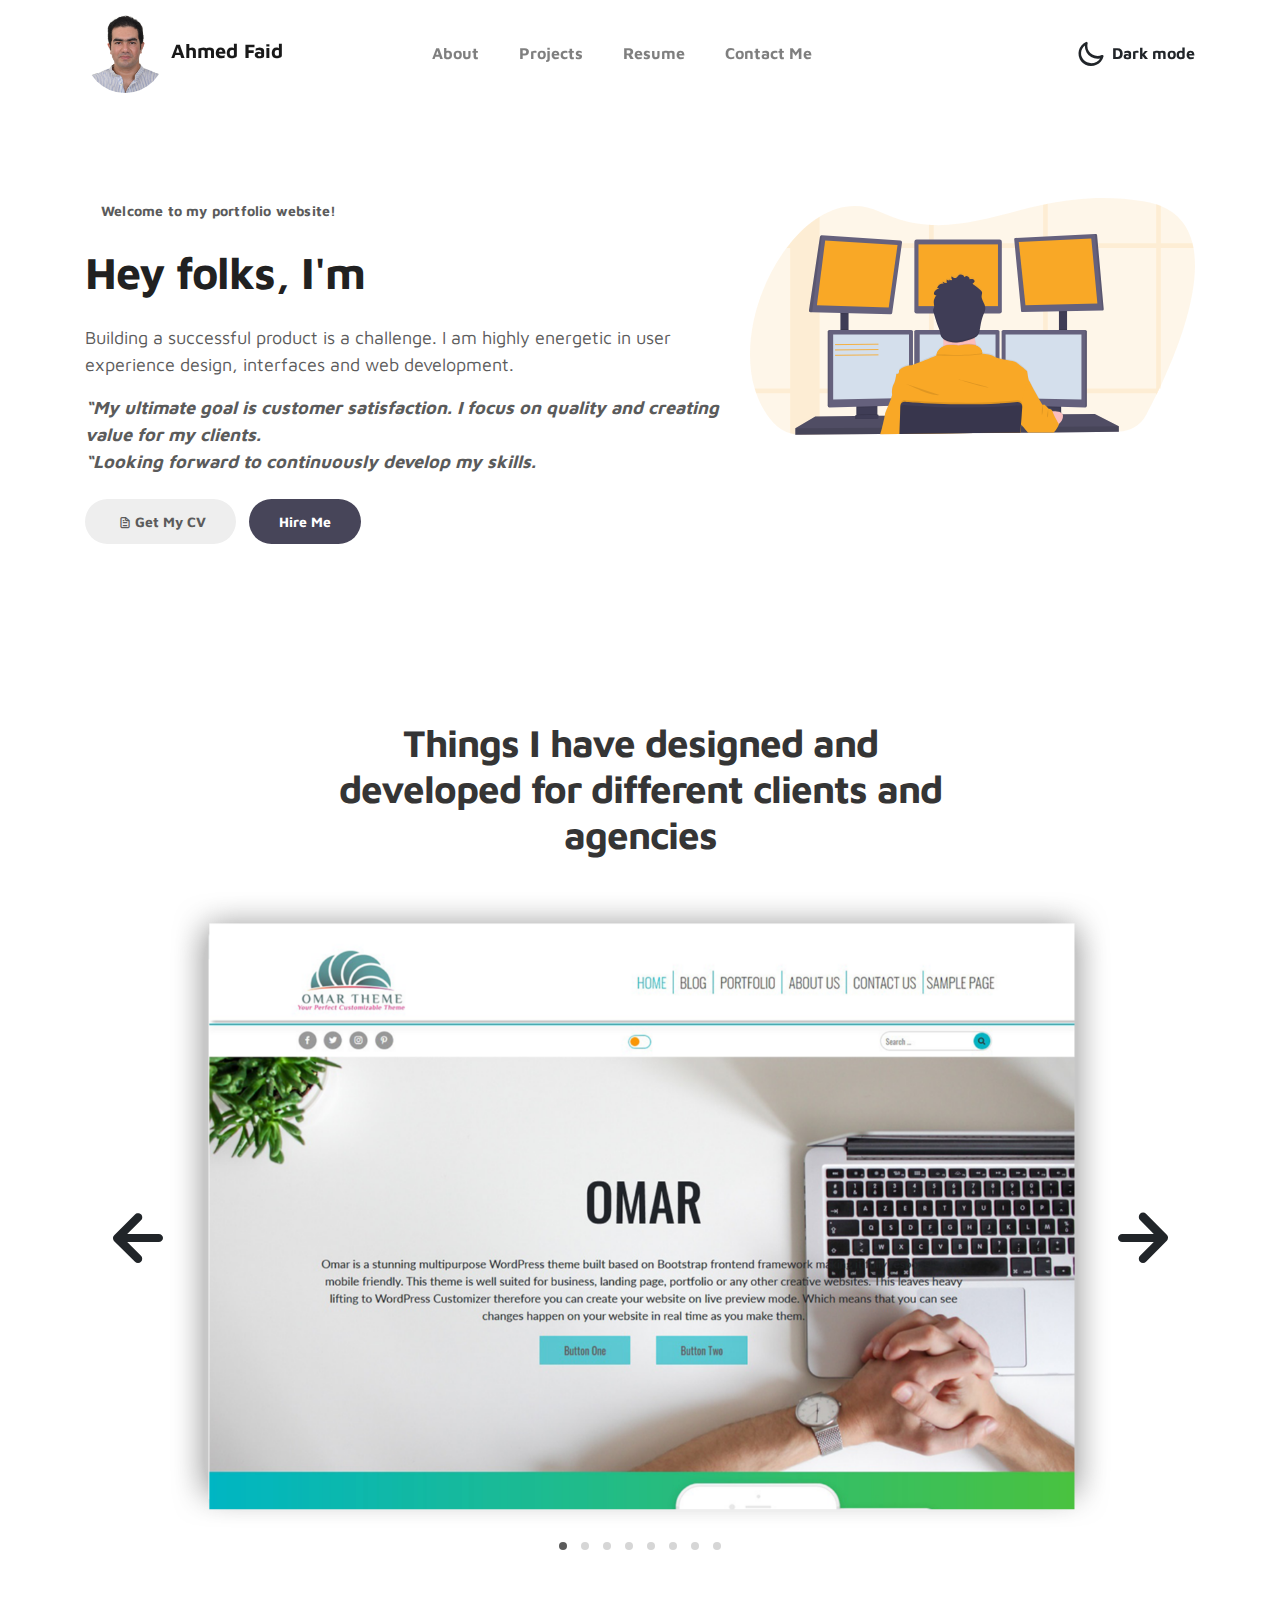
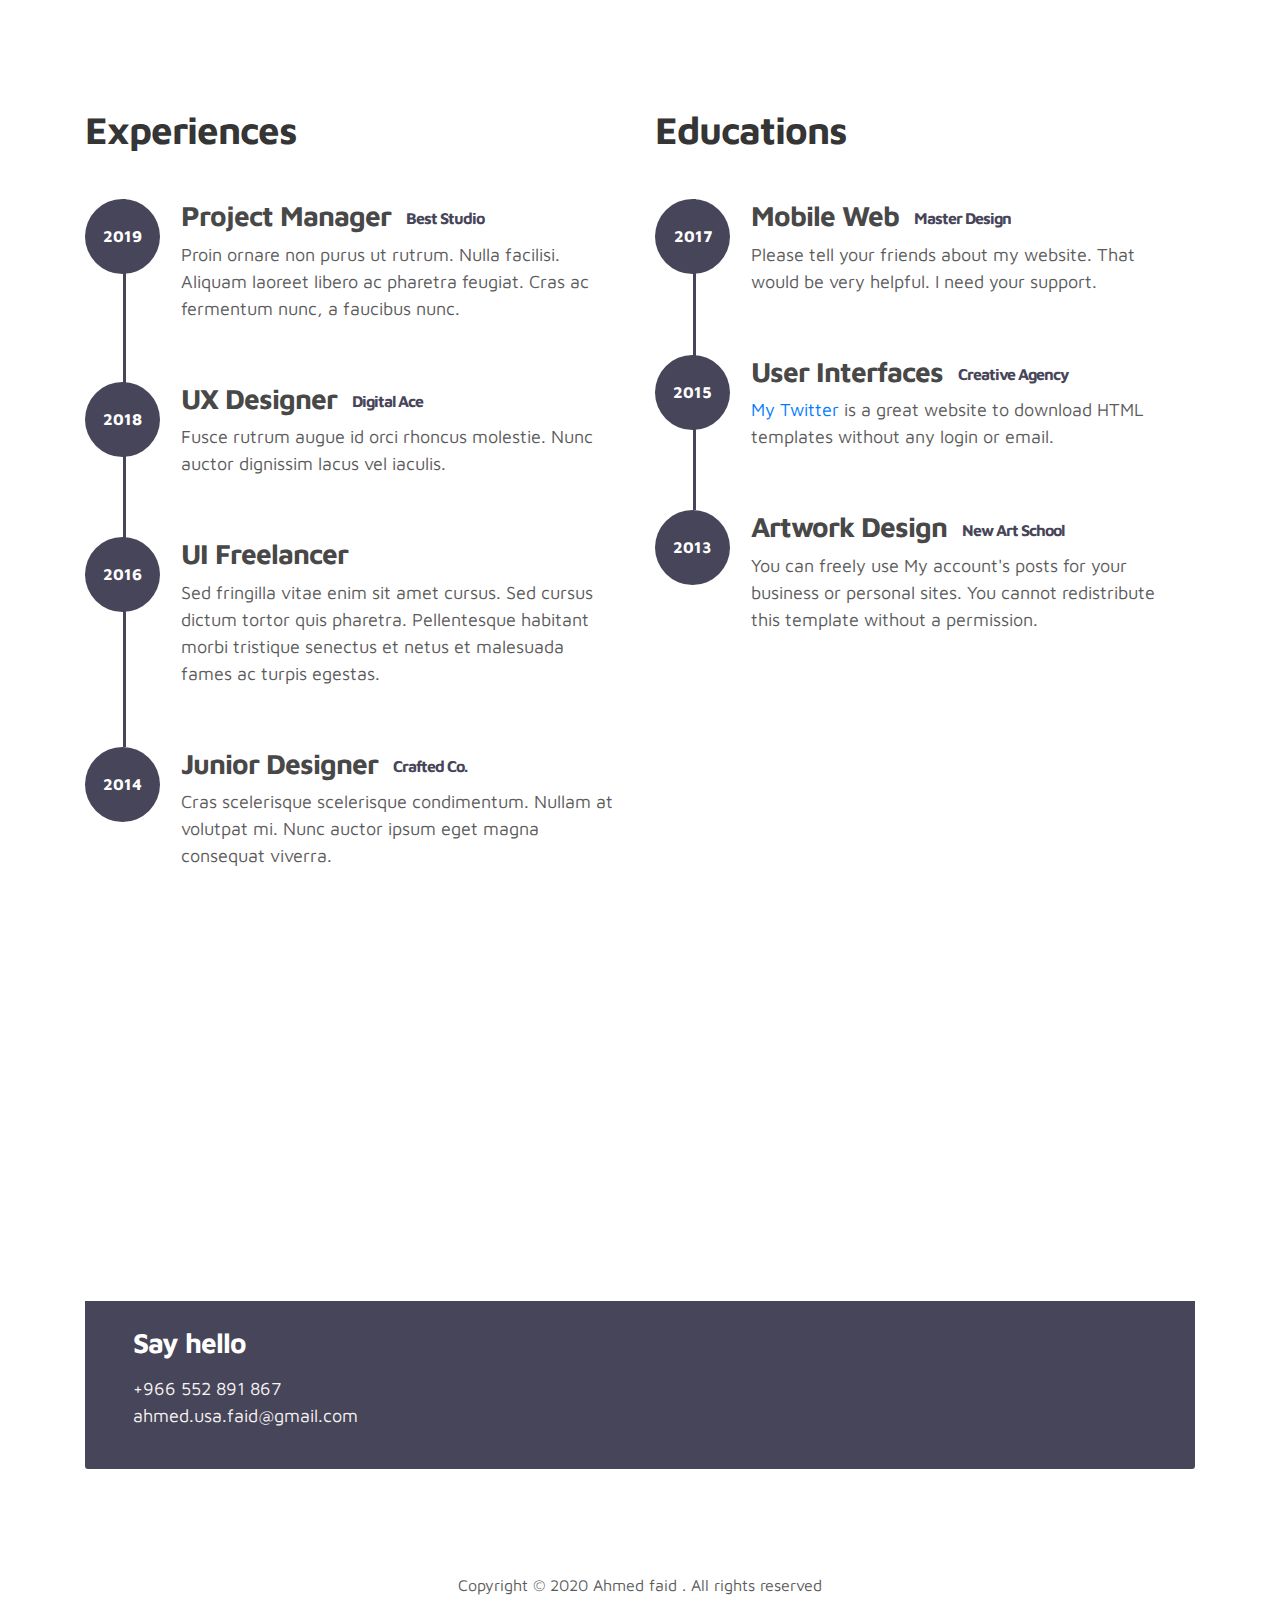
==== commit 8b4e97ff: "adding button to top" ====
--- a/index.html
+++ b/index.html
@@ -13,10 +13,10 @@
     <link rel="stylesheet" href="css/unicons.css">
     <link rel="stylesheet" href="css/owl.carousel.min.css">
     <link rel="stylesheet" href="css/owl.theme.default.min.css">
-
-    <script src="js/btn_top.js"></script>
+    <link rel="stylesheet" href="css/all.css">
+
     <script language="JavaScript" src="js/gen_validatorv31.js" type="text/javascript"></script>
-
+    <script language="JavaScript" src="js/backtotop.js" type="text/javascript"></script>
     <!-- MAIN STYLE -->
     <link rel="stylesheet" href="css/ahmedfaid-style.css">
 
@@ -283,7 +283,8 @@
         <div class="container">
             <div class="row">
 
-                <div class="col-lg-5 mr-lg-5 col-12">
+                <!-- <div class="col-lg-5 mr-lg-5 col-12"> -->
+                <div class="col-12">
                     <div class="google-map w-100">
                         <iframe
                             src="https://www.google.com/maps/embed?pb=!1m18!1m12!1m3!1d14526.257000518615!2d39.653382169775384!3d24.46589910000001!2m3!1f0!2f0!3f0!3m2!1i1024!2i768!4f13.1!3m3!1m2!1s0x15bd958529cf1299%3A0xe333eabb89cd90b7!2zMjTCsDI3JzQ5LjAiTiAzOcKwMzknNDIuMSJF!5e0!3m2!1sen!2seg!4v1599757703153!5m2!1sen!2seg"
@@ -299,16 +300,20 @@
                         </div>
 
                         <ul class="social-links">
-                            <li><a href="https://twitter.com/Ahmed_Faid" class="uil uil-twitter" data-toggle="tooltip" data-placement="left"
-                                    title="Twitter"></a></li>
-                            <li><a href="https://www.facebook.com/ahmed.usa.faid" class="uil uil-facebook" data-toggle="tooltip" data-placement="left"
-                                    title="Facebook"></a></li>
-                            <li><a href="https://www.pinterest.com/ahmedfaid/" class="uil uil-pinterest" data-toggle="tooltip" data-placement="left"
-                                    title="Youtube"></a></li>
+                            <li><a href="https://twitter.com/Ahmed_Faid" data-toggle="tooltip" data-placement="left"
+                                    title="Twitter"><i class="fab fa-twitter"></i></a></li>
+                            <li><a href="https://github.com/AhmedFaid/" data-toggle="tooltip" data-placement="left"
+                                    title="Github"><i class="fab fa-github"></i></a></li>
+                            <li><a href="https://codepen.io/AhmedFaid" data-toggle="tooltip" data-placement="left"
+                                    title="Codepen"><i class="fab fa-codepen"></i></a></li>
+                            <li><a href="https://www.facebook.com/ahmed.usa.faid" data-toggle="tooltip" data-placement="left"
+                                    title="Facebook"><i class="fab fa-facebook-f"></i></a></li>
+                            <li><a href="https://www.pinterest.com/ahmedfaid/" data-toggle="tooltip" data-placement="left"
+                                    title="Pinterest"><i class="fab fa-pinterest-p"></i></a></li>
                         </ul>
                     </div>
                 </div>
-
+<!--
                 <div class="col-lg-6 col-12">
                     <div class="contact-form">
                         <h2 class="mb-4">Interested to work together? Let's talk</h2>
@@ -341,7 +346,7 @@
                             </div>
                         </form>
                     </div>
-                </div>
+                </div> -->
 
             </div>
         </div>
@@ -359,6 +364,9 @@
             </div>
         </div>
     </footer>
+
+    <!-- Button to Top -->
+    <button class="button-top"></button>
 
     <script src="js/jquery-3.3.1.min.js"></script>
     <script src="js/popper.min.js"></script>
--- a/css/ahmedfaid-style.css
+++ b/css/ahmedfaid-style.css
@@ -6,6 +6,44 @@
 
 .full-screen {
   padding: 8rem 0;
+}
+
+/* Back to top Button */
+.button-top {
+  display: inline-block;
+  border: #F9A826 1px solid;
+  width: 50px;
+  height: 50px;
+  text-align: center;
+  border-radius: 4px;
+  position: fixed;
+  bottom: 30px;
+  right: 30px;
+  transition: background-color .3s,
+    opacity .5s, visibility .5s;
+  opacity: 0;
+  visibility: hidden;
+  z-index: 1000;
+}
+.button-top::after{
+  content: "\f077";
+  font-family: FontAwesome;
+  font-weight: normal;
+  font-style: normal;
+  font-size: 2em;
+  line-height: 50px;
+  color: #fff;
+}
+.button-top:hover{
+  cursor: pointer;
+}
+.button-top:active{
+  background-color: #555;
+}
+.button-top-visible {
+  opacity: 1;
+  pointer-events: auto;
+  visibility: visible;
 }
 
 .small-text {
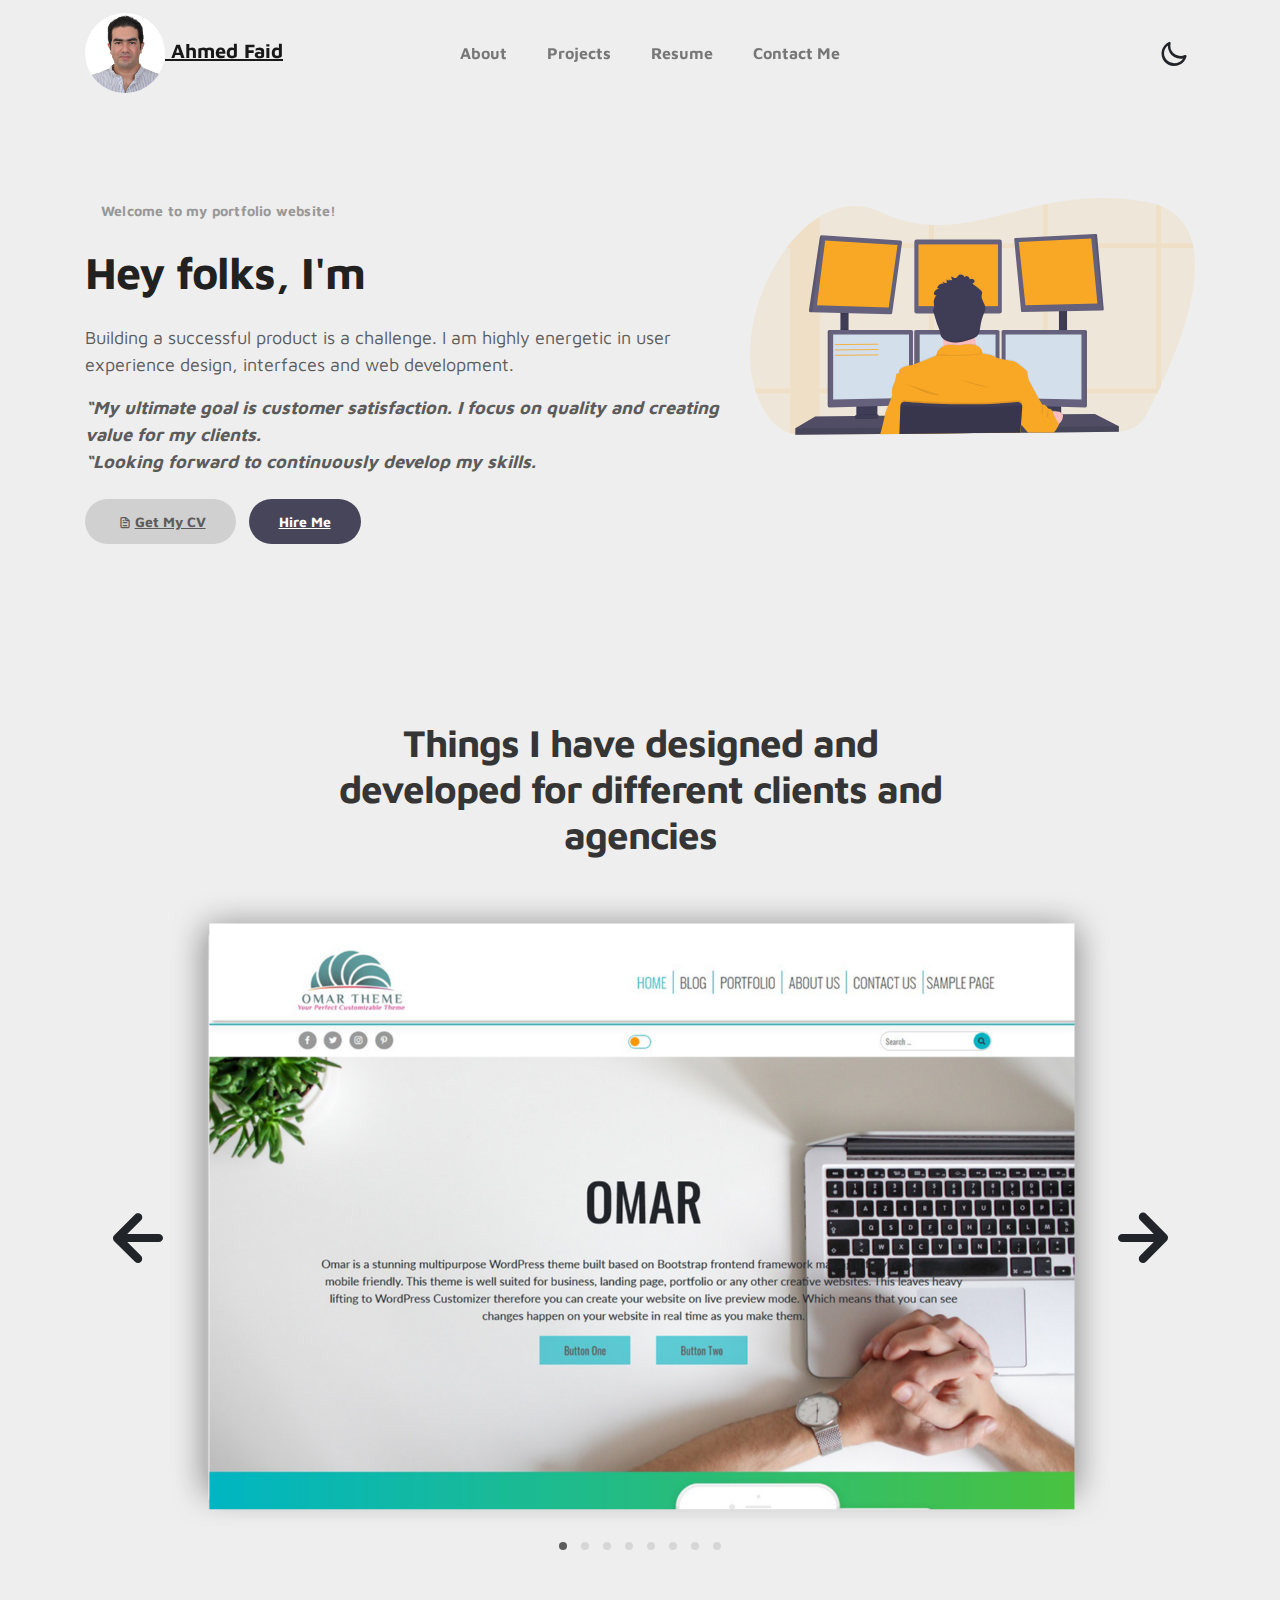
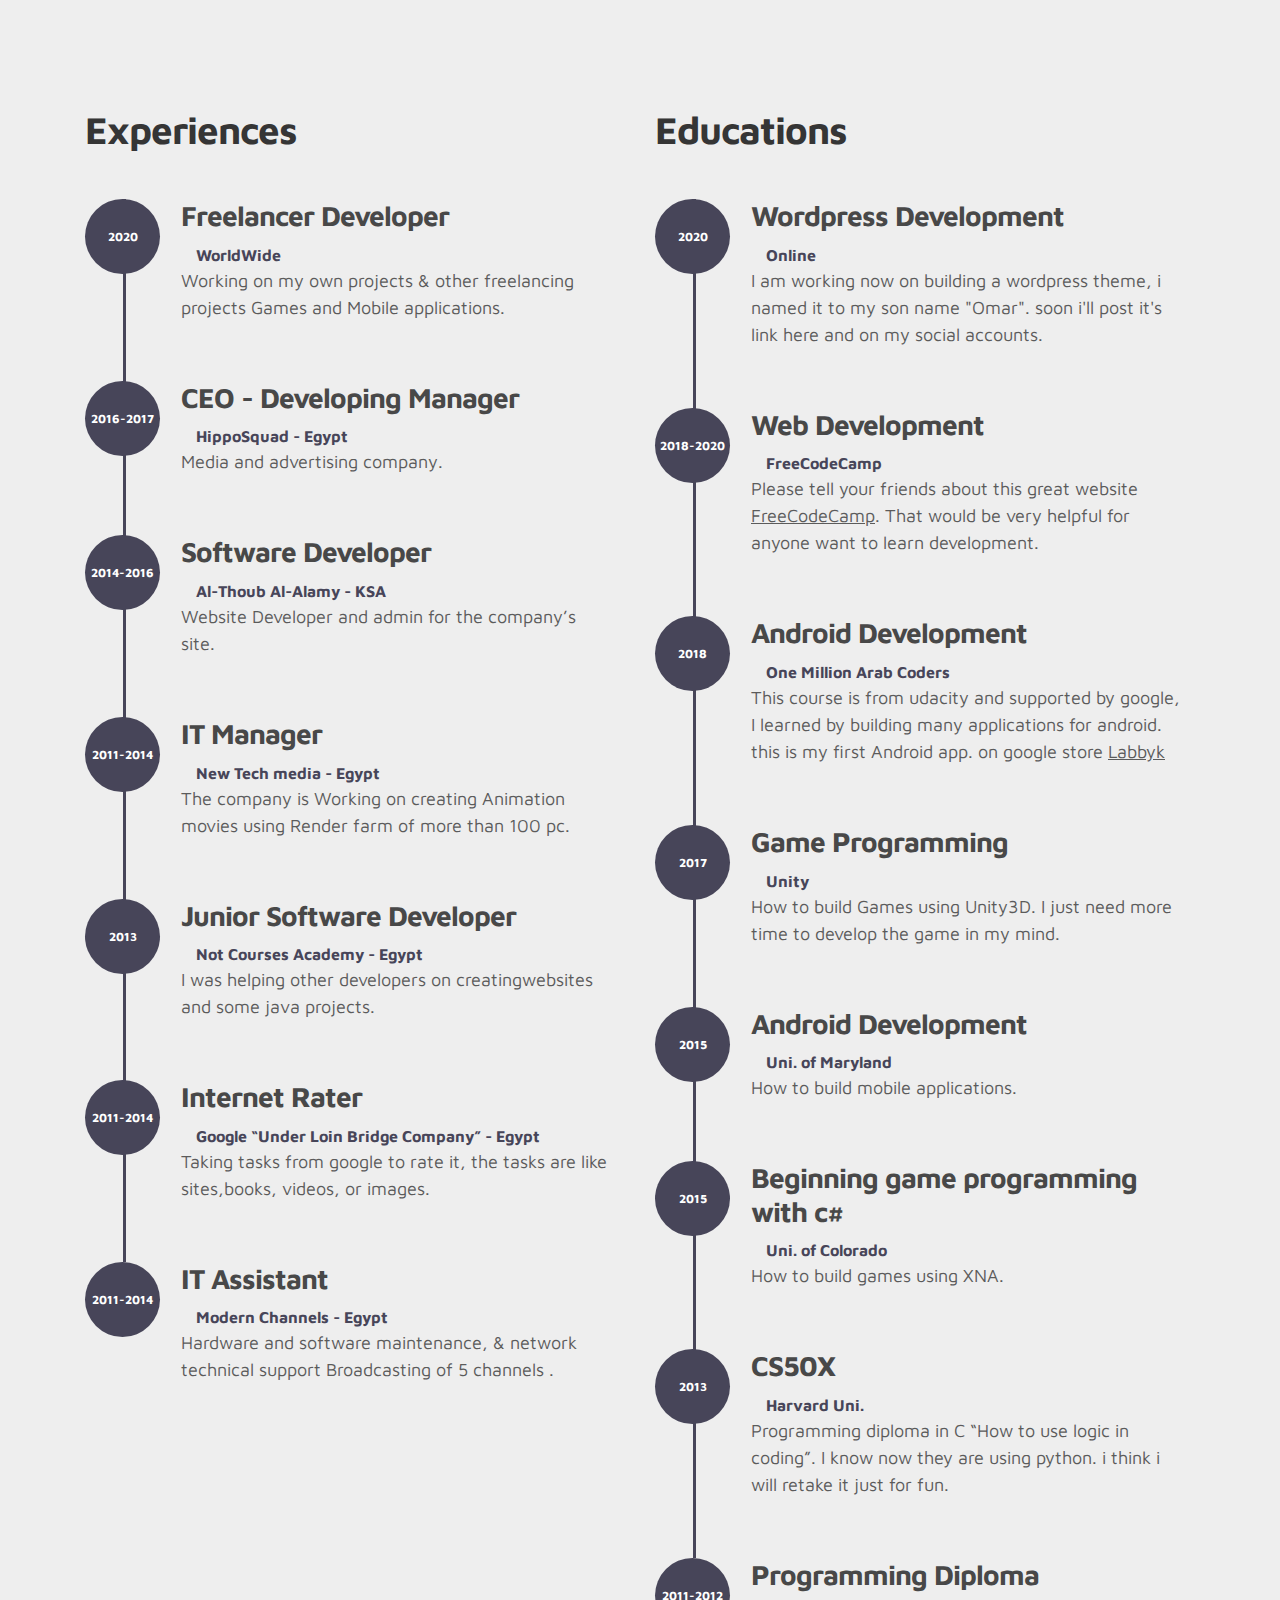
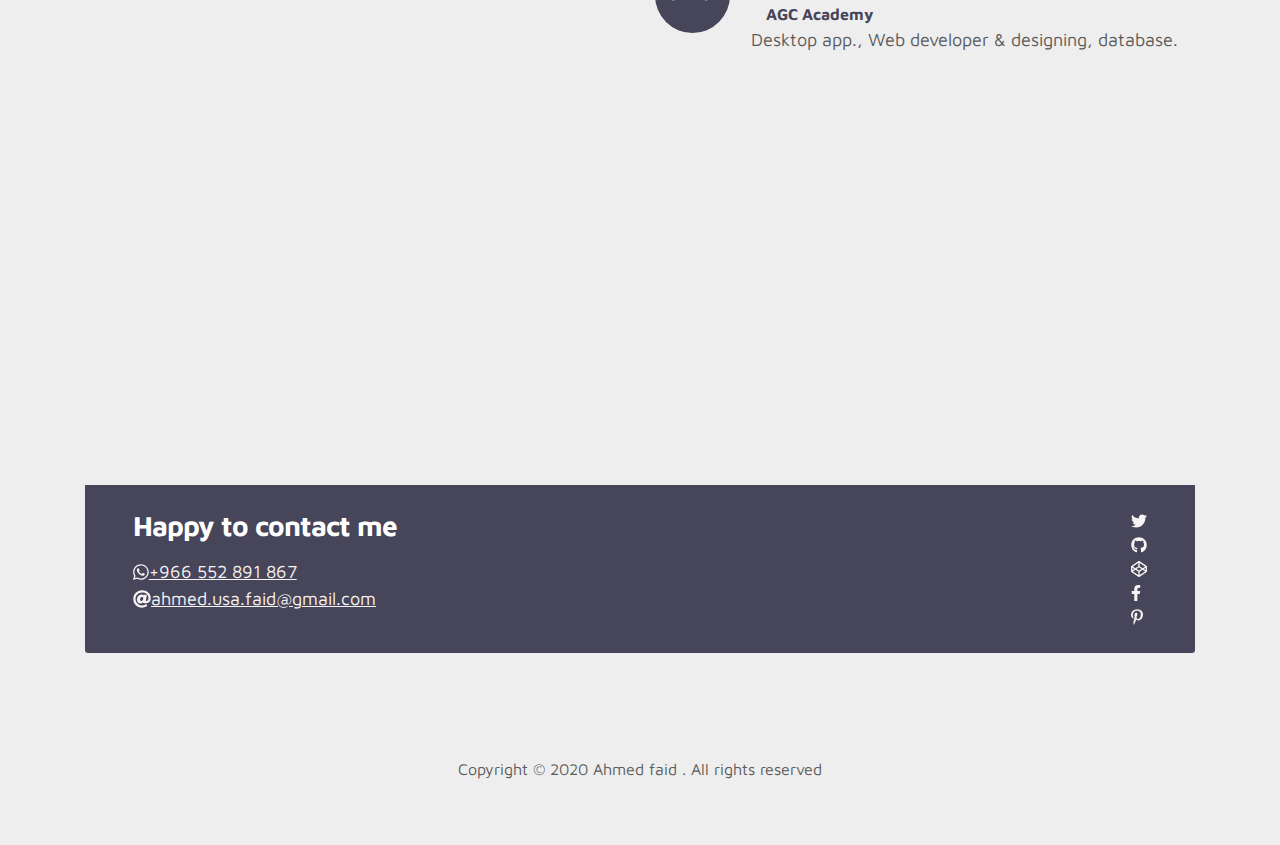
==== commit cf2a955a: "adding experiance and word experiance" ====
--- a/index.html
+++ b/index.html
@@ -15,7 +15,10 @@
     <link rel="stylesheet" href="css/owl.theme.default.min.css">
     <link rel="stylesheet" href="css/all.css">
 
+    <link rel="stylesheet" href="https://maxcdn.bootstrapcdn.com/font-awesome/4.5.0/css/font-awesome.min.css">
+
     <script language="JavaScript" src="js/gen_validatorv31.js" type="text/javascript"></script>
+    <script language="JavaScript" src="js/all.js" type="text/javascript"></script>
     <script language="JavaScript" src="js/backtotop.js" type="text/javascript"></script>
     <!-- MAIN STYLE -->
     <link rel="stylesheet" href="css/ahmedfaid-style.css">
@@ -24,6 +27,7 @@
 
 <body>
     <!-- #F9A826 Color-->
+
     <!-- MENU -->
     <nav class="navbar navbar-expand-sm navbar-light">
         <div class="container">
@@ -31,7 +35,6 @@
                 <img class="logo" src="images/undraw/image01.jpg" alt="Ahmed Usama Faid" />
                 Ahmed Faid
             </a>
-
             <button class="navbar-toggler" type="button" data-toggle="collapse" data-target="#navbarNav"
                 aria-controls="navbarNav" aria-expanded="false" aria-label="Toggle navigation">
                 <span class="navbar-toggler-icon"></span>
@@ -59,7 +62,6 @@
                     <div class="ml-lg-4">
                         <div class="color-mode d-lg-flex justify-content-center align-items-center">
                             <i class="color-mode-icon"></i>
-                            Dark mode
                         </div>
                     </div>
                 </ul>
@@ -188,46 +190,79 @@
                     <div class="timeline">
                         <div class="timeline-wrapper">
                             <div class="timeline-yr">
-                                <span>2019</span>
-                            </div>
-                            <div class="timeline-info">
-                                <h3><span>Project Manager</span><small>Best Studio</small></h3>
-                                <p>Proin ornare non purus ut rutrum. Nulla facilisi. Aliquam laoreet libero ac pharetra
-                                    feugiat. Cras ac fermentum nunc, a faucibus nunc.</p>
-                            </div>
-                        </div>
-
-                        <div class="timeline-wrapper">
-                            <div class="timeline-yr">
-                                <span>2018</span>
-                            </div>
-                            <div class="timeline-info">
-                                <h3><span>UX Designer</span><small>Digital Ace</small></h3>
-                                <p>Fusce rutrum augue id orci rhoncus molestie. Nunc auctor dignissim lacus vel iaculis.
-                                </p>
-                            </div>
-                        </div>
-
-                        <div class="timeline-wrapper">
-                            <div class="timeline-yr">
-                                <span>2016</span>
-                            </div>
-                            <div class="timeline-info">
-                                <h3><span>UI Freelancer</h3>
-                                <p>Sed fringilla vitae enim sit amet cursus. Sed cursus dictum tortor quis pharetra.
-                                    Pellentesque habitant morbi tristique senectus et netus et malesuada fames ac turpis
-                                    egestas.</p>
-                            </div>
-                        </div>
-
-                        <div class="timeline-wrapper">
-                            <div class="timeline-yr">
-                                <span>2014</span>
-                            </div>
-                            <div class="timeline-info">
-                                <h3><span>Junior Designer<small>Crafted Co.</small></h3>
-                                <p>Cras scelerisque scelerisque condimentum. Nullam at volutpat mi. Nunc auctor ipsum
-                                    eget magna consequat viverra.</p>
+                                <span>2020</span>
+                            </div>
+                            <div class="timeline-info">
+                                <h3><span>Freelancer Developer</span></h3>
+                                <small>WorldWide</small>
+                                <p>Working on my own projects & other freelancing projects
+                                    Games and Mobile applications.</p>
+                            </div>
+                        </div>
+
+                        <div class="timeline-wrapper">
+                            <div class="timeline-yr">
+                                <span>2016-2017</span>
+                            </div>
+                            <div class="timeline-info">
+                                <h3><span>CEO - Developing Manager</span></h3>
+                                <small>HippoSquad - Egypt</small>
+                                <p>Media and advertising company.</p>
+                            </div>
+                        </div>
+
+                        <div class="timeline-wrapper">
+                            <div class="timeline-yr">
+                                <span>2014-2016</span>
+                            </div>
+                            <div class="timeline-info">
+                                <h3><span>Software Developer</span></h3>
+                                <small>Al-Thoub Al-Alamy - KSA</small>
+                                <p>Website Developer and admin for the company’s site.</p>
+                            </div>
+                        </div>
+
+                        <div class="timeline-wrapper">
+                            <div class="timeline-yr">
+                                <span>2011-2014</span>
+                            </div>
+                            <div class="timeline-info">
+                                <h3><span>IT Manager</span></h3>
+                                <small>New Tech media - Egypt</small>
+                                <p>The company is Working on creating Animation movies using Render farm of more than 100 pc.</p>
+                            </div>
+                        </div>
+
+                        <div class="timeline-wrapper">
+                            <div class="timeline-yr">
+                                <span>2013</span>
+                            </div>
+                            <div class="timeline-info">
+                                <h3><span>Junior Software Developer</span></h3>
+                                <small>Not Courses Academy - Egypt</small>
+                                <p>I was helping other developers on creatingwebsites and some java projects.</p>
+                            </div>
+                        </div>
+
+                        <div class="timeline-wrapper">
+                            <div class="timeline-yr">
+                                <span>2011-2014</span>
+                            </div>
+                            <div class="timeline-info">
+                                <h3><span>Internet Rater</span></h3>
+                                <small>Google “Under Loin Bridge Company” - Egypt</small>
+                                <p>Taking tasks from google to rate it, the tasks are like sites,books, videos, or images.</p>
+                            </div>
+                        </div>
+
+                        <div class="timeline-wrapper">
+                            <div class="timeline-yr">
+                                <span>2011-2014</span>
+                            </div>
+                            <div class="timeline-info">
+                                <h3><span>IT Assistant</span></h3>
+                                <small>Modern Channels - Egypt</small>
+                                <p>Hardware and software maintenance, & network technical support Broadcasting of 5 channels .</p>
                             </div>
                         </div>
 
@@ -240,12 +275,45 @@
                     <div class="timeline">
                         <div class="timeline-wrapper">
                             <div class="timeline-yr">
+                                <span>2020</span>
+                            </div>
+                            <div class="timeline-info">
+                                <h3><span>Wordpress Development</span></h3>
+                                <small>Online</small>
+                                <p>I am working now on building a wordpress theme, i named it to my son name "Omar". soon i'll post it's link here and on my social accounts.</p>
+                            </div>
+                        </div>
+
+                        <div class="timeline-wrapper">
+                            <div class="timeline-yr">
+                                <span>2018-2020</span>
+                            </div>
+                            <div class="timeline-info">
+                                <h3><span>Web Development</span></h3>
+                                <small>FreeCodeCamp</small>
+                                <p>Please tell your friends about this great website <a rel="nofollow" target="_blank" href="https://www.freecodecamp.org/">FreeCodeCamp</a>. That would be very helpful for anyone want to learn development.</p>
+                            </div>
+                        </div>
+
+                        <div class="timeline-wrapper">
+                            <div class="timeline-yr">
+                                <span>2018</span>
+                            </div>
+                            <div class="timeline-info">
+                                <h3><span>Android Development</span></h3>
+                                <small>One Million Arab Coders</small>
+                                <p>This course is from udacity and supported by google, I learned by building many applications for android. this is my first Android app. on google store <a rel="nofollow" target="_blank" href="https://play.google.com/store/apps/details?id=com.ahmedusamafaid.android.labbyk">Labbyk</a></p>
+                            </div>
+                        </div>
+
+                        <div class="timeline-wrapper">
+                            <div class="timeline-yr">
                                 <span>2017</span>
                             </div>
                             <div class="timeline-info">
-                                <h3><span>Mobile Web</span><small>Master Design</small></h3>
-                                <p>Please tell your friends about my website. That would be very helpful. I need your
-                                    support.</p>
+                                <h3><span>Game Programming</span></h3>
+                                <small>Unity</small>
+                                <p>How to build Games using Unity3D. I just need more time to develop the game in my mind.</p>
                             </div>
                         </div>
 
@@ -254,9 +322,20 @@
                                 <span>2015</span>
                             </div>
                             <div class="timeline-info">
-                                <h3><span>User Interfaces</span><small>Creative Agency</small></h3>
-                                <p><a rel="nofollow" href="https://twitter.com/Ahmed_Faid">My Twitter</a> is a great
-                                    website to download HTML templates without any login or email.</p>
+                                <h3><span>Android Development</span></h3>
+                                <small>Uni. of Maryland</small>
+                                <p>How to build mobile applications.</p>
+                            </div>
+                        </div>
+
+                        <div class="timeline-wrapper">
+                            <div class="timeline-yr">
+                                <span>2015</span>
+                            </div>
+                            <div class="timeline-info">
+                                <h3><span>Beginning game programming with c#</span></h3>
+                                <small>Uni. of Colorado</small>
+                                <p>How to build games using XNA.</p>
                             </div>
                         </div>
 
@@ -265,9 +344,20 @@
                                 <span>2013</span>
                             </div>
                             <div class="timeline-info">
-                                <h3><span>Artwork Design</span><small>New Art School</small></h3>
-                                <p>You can freely use My account's posts for your business or personal sites. You cannot
-                                    redistribute this template without a permission.</p>
+                                <h3><span>CS50X</span></h3>
+                                <small>Harvard Uni.</small>
+                                <p>Programming diploma in C “How to use logic in coding”. I know now they are using python. i think i will retake it just for fun.</p>
+                            </div>
+                        </div>
+
+                        <div class="timeline-wrapper">
+                            <div class="timeline-yr">
+                                <span>2011-2012</span>
+                            </div>
+                            <div class="timeline-info">
+                                <h3><span>Programming Diploma</span></h3>
+                                <small>AGC Academy</small>
+                                <p>Desktop app., Web developer & designing, database.</p>
                             </div>
                         </div>
 
@@ -294,9 +384,9 @@
 
                     <div class="contact-info d-flex justify-content-between align-items-center py-4 px-lg-5">
                         <div class="contact-info-item">
-                            <h3 class="mb-3 text-white">Say hello</h3>
-                            <p class="footer-text mb-0"><a href="tel:+966552891867">+966 552 891 867</a></p>
-                            <p><a href="mailto:ahmed.usa.faid@gmail.com">ahmed.usa.faid@gmail.com</a></p>
+                            <h3 class="mb-3 text-white">Happy to contact me</h3>
+                            <p class="footer-text mb-0"><i class="fab fa-whatsapp"></i><a href="tel:+966552891867">+966 552 891 867</a></p>
+                            <p><i class="fas fa-at"></i><a href="mailto:ahmed.usa.faid@gmail.com">ahmed.usa.faid@gmail.com</a></p>
                         </div>
 
                         <ul class="social-links">
@@ -364,9 +454,10 @@
             </div>
         </div>
     </footer>
-
-    <!-- Button to Top -->
-    <button class="button-top"></button>
+<!-- Button to Top -->
+    <!-- <button class="button-top"></button> -->
+    <button class="button-top" id="buttontop" title="Go to top"></button>
+
 
     <script src="js/jquery-3.3.1.min.js"></script>
     <script src="js/popper.min.js"></script>
--- a/css/ahmedfaid-style.css
+++ b/css/ahmedfaid-style.css
@@ -2,6 +2,7 @@
 body {
   font-family: "Maven Pro", sans-serif;
   padding-top: 70px;
+  background-color: #eee;
 }
 
 .full-screen {
@@ -36,18 +37,19 @@
 }
 .button-top:hover{
   cursor: pointer;
+  background-color: #333;
 }
 .button-top:active{
   background-color: #555;
 }
 .button-top-visible {
   opacity: 1;
-  pointer-events: auto;
+  /* pointer-events: auto; */
   visibility: visible;
 }
 
 .small-text {
-  color: #5b5b5b;
+  color: #989898;
   font-size: 14px;
   font-weight: bold;
   padding: 8px 16px;
@@ -65,8 +67,9 @@
 
 a {
   font-weight: normal;
-  text-decoration: none !important;
+  text-decoration: underline !important;
   transition: all 0.4s ease;
+  color: inherit;
 }
 a:hover {
   color: #ffc200 !important;
@@ -83,7 +86,9 @@
   line-height: 1.5;
   color: #5b5b5b;
 }
-
+.dark-mode p{
+  color: #999;
+}
 h1, h2, h3, h4, h5, h6 {
   font-weight: bold;
   letter-spacing: -1px;
@@ -111,7 +116,7 @@
 }
 
 .custom-btn {
-  background: #eee;
+  background: #d0d0d0;
   color: #5b5b5b;
   font-weight: bold;
   border-radius: 50px;
@@ -320,7 +325,7 @@
 }
 
 .dark-mode {
-  background: #0c0c0d;
+  background: #333333;
 }
 .dark-mode .navbar-light .navbar-nav .nav-link {
   color: rgba(255, 255, 255, 0.8);
@@ -375,7 +380,7 @@
 }
 .timeline-yr span {
   color: #ffffff;
-  font-size: 16px;
+  font-size: 12px;
   font-weight: bold;
   display: block;
   line-height: 75px;
@@ -394,6 +399,10 @@
   display: inline-block;
   vertical-align: middle;
   margin-left: 15px;
+}
+
+.dark-mode .timeline-info small {
+  color: #928fac;
 }
 
 .owl-carousel .owl-nav span {
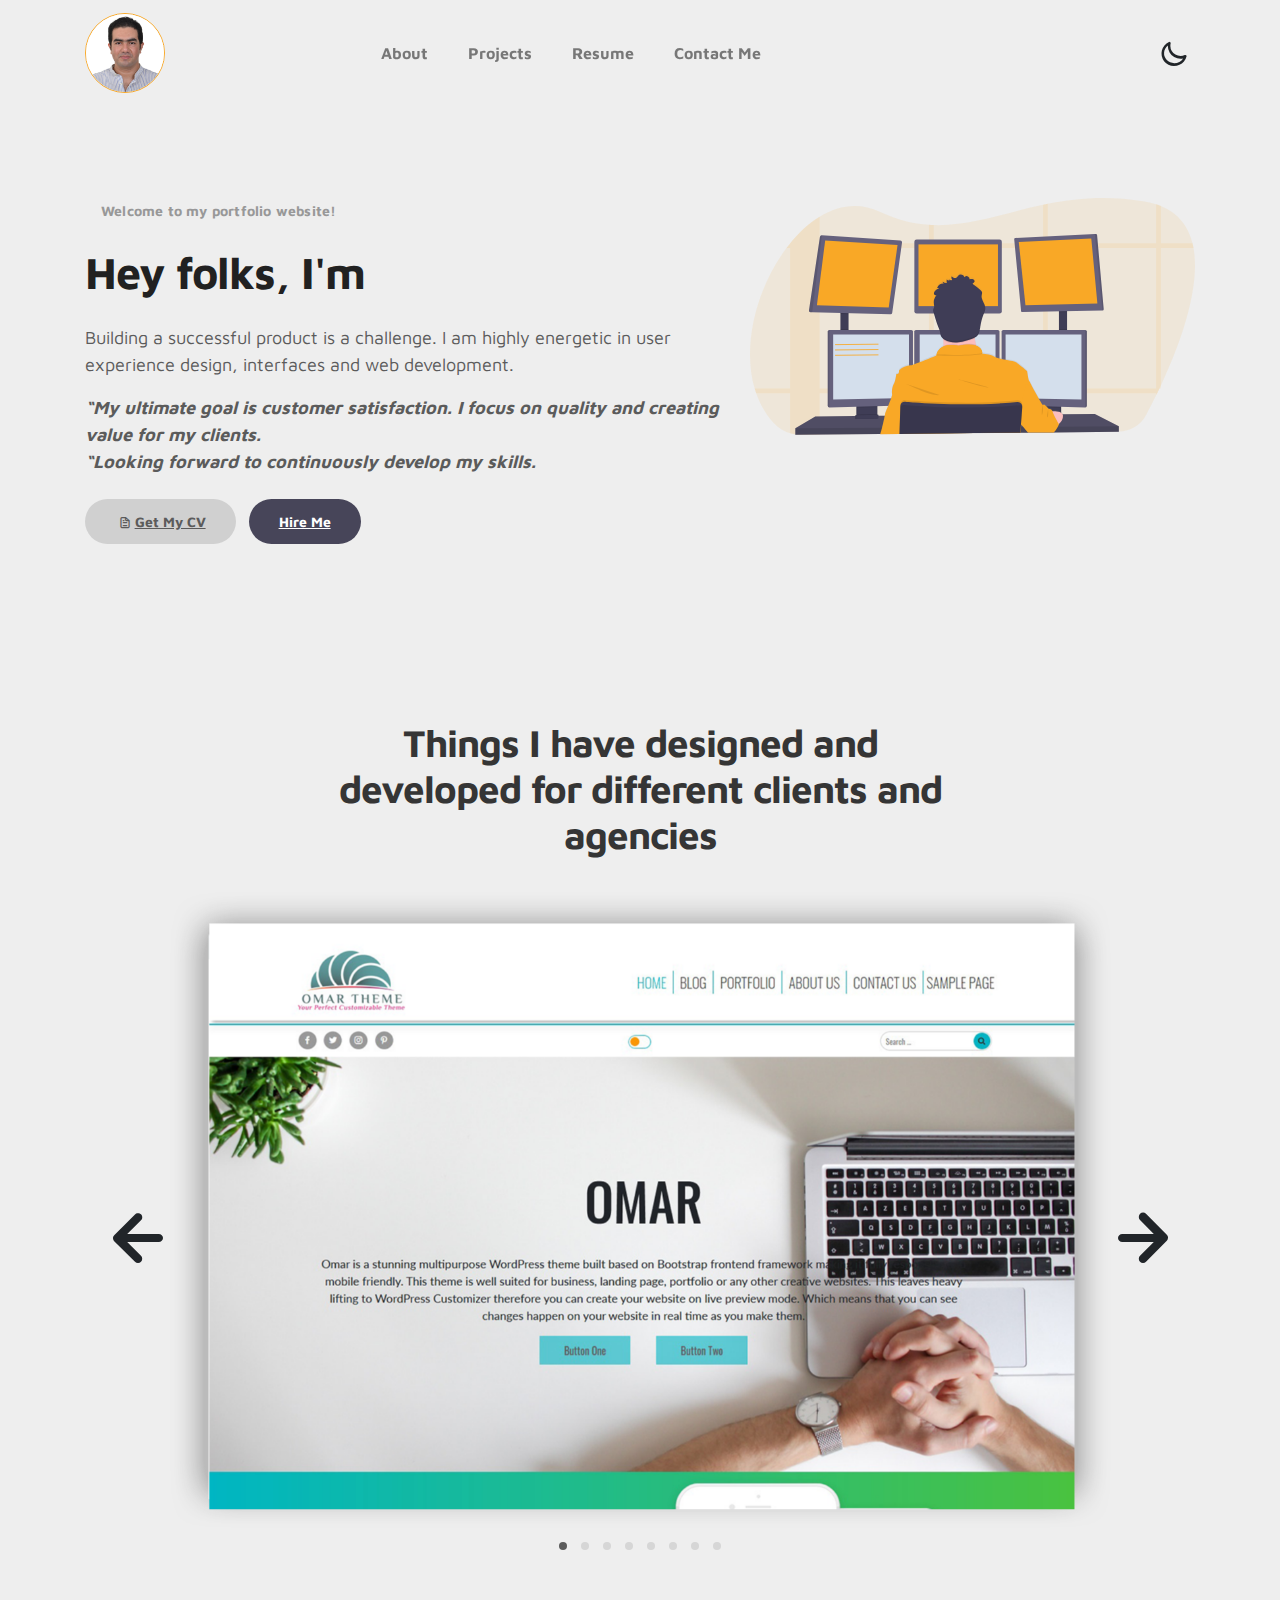
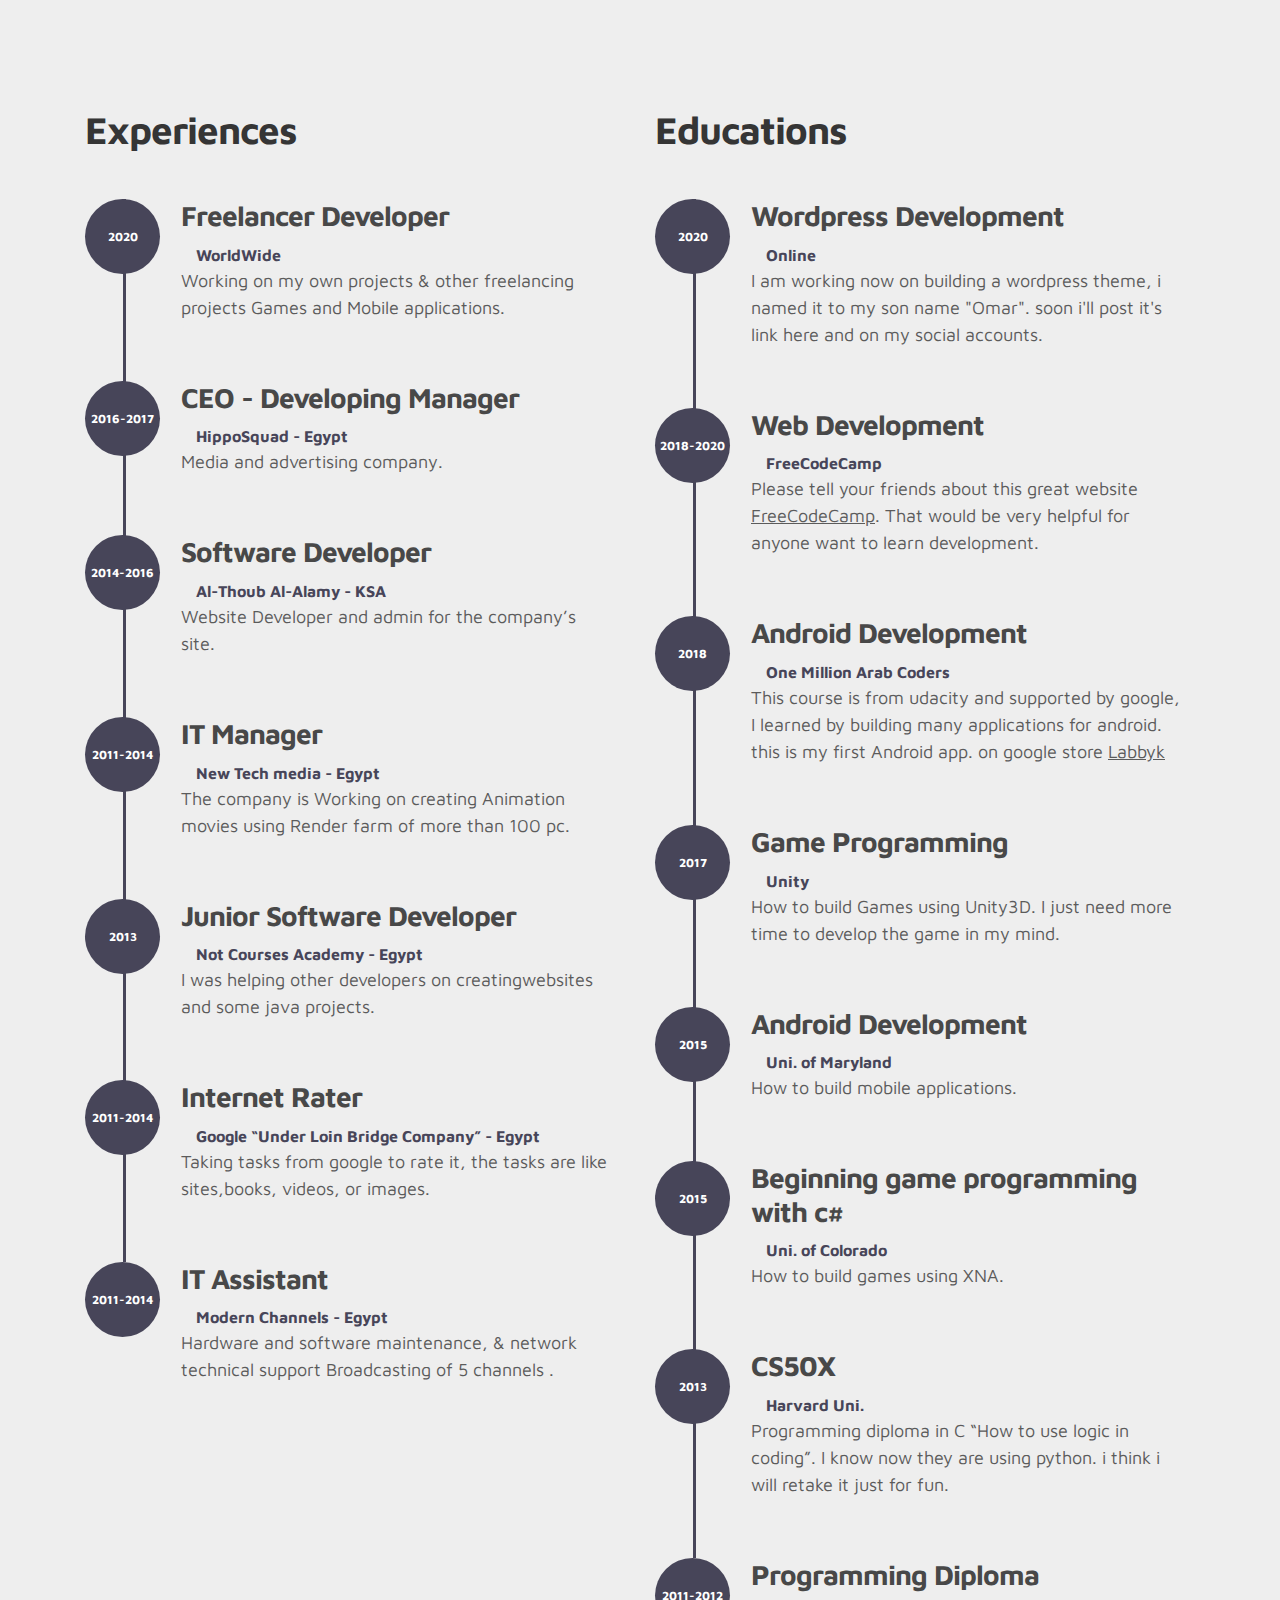
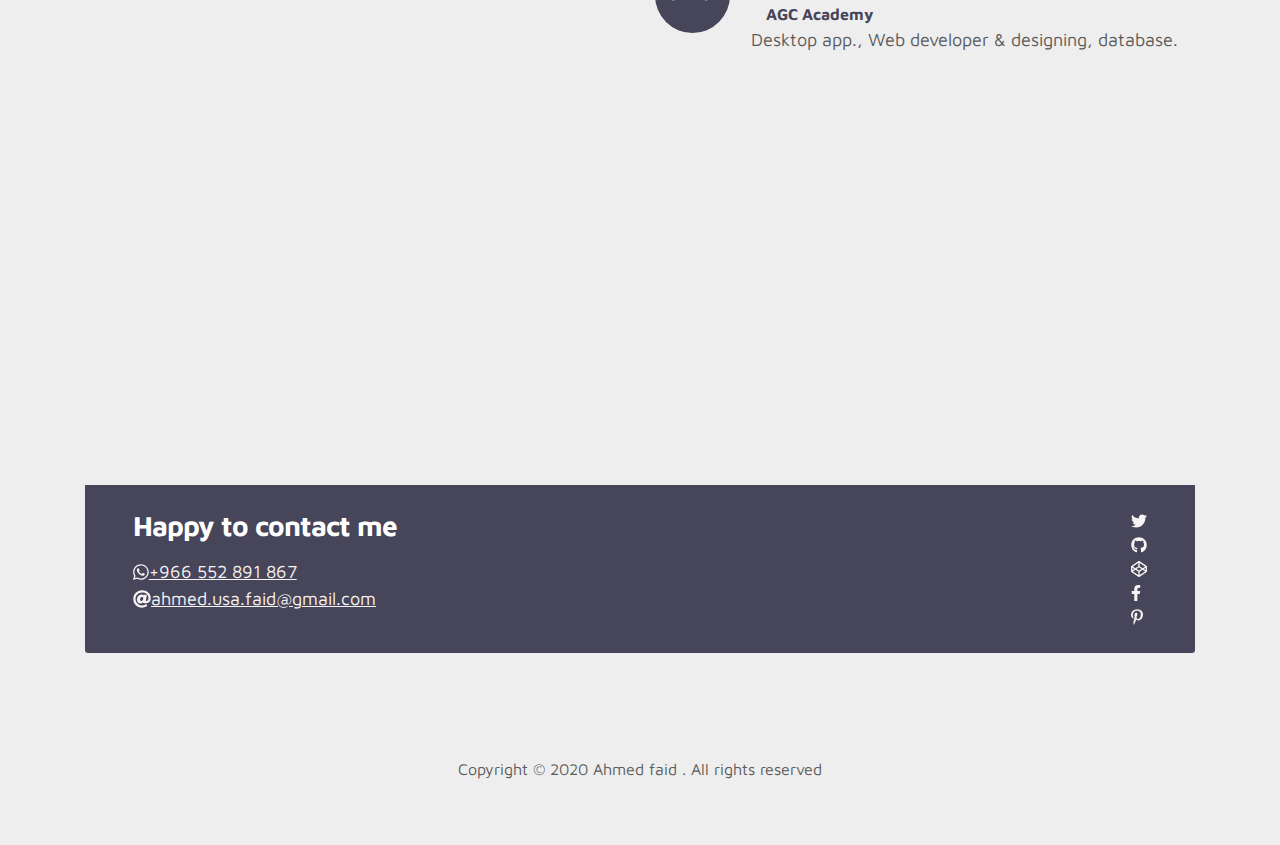
==== commit 37e83d01: "editing logo" ====
--- a/index.html
+++ b/index.html
@@ -33,7 +33,6 @@
         <div class="container">
             <a class="navbar-brand" href="index.html">
                 <img class="logo" src="images/undraw/image01.jpg" alt="Ahmed Usama Faid" />
-                Ahmed Faid
             </a>
             <button class="navbar-toggler" type="button" data-toggle="collapse" data-target="#navbarNav"
                 aria-controls="navbarNav" aria-expanded="false" aria-label="Toggle navigation">
--- a/css/ahmedfaid-style.css
+++ b/css/ahmedfaid-style.css
@@ -77,9 +77,12 @@
 
 .navbar-brand .logo {
   border-radius: 100%;
+  border: #F9A826 1px solid;
   height: 80px;
 }
-
+.navbar-brand .logo:hover {
+  transform: rotateZ(20deg);
+}
 p {
   font-size: 18px;
   font-weight: 300;
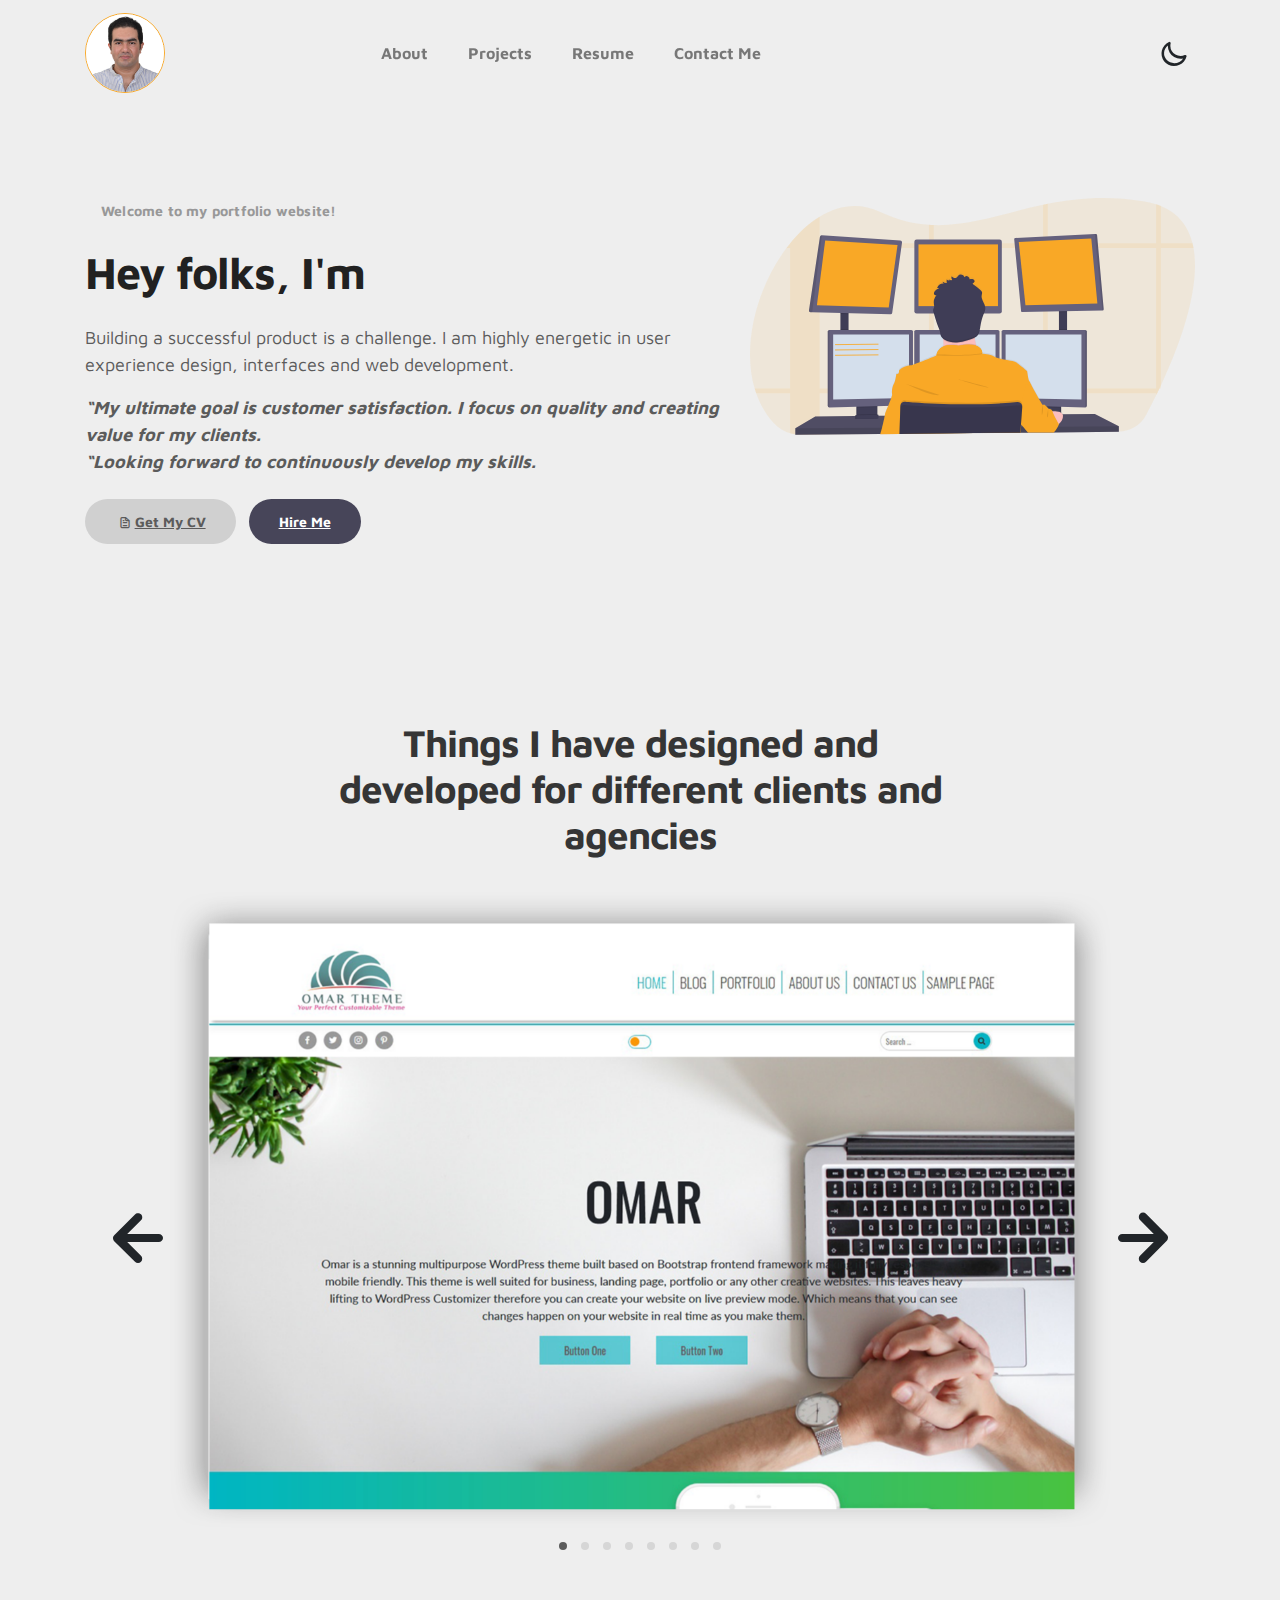
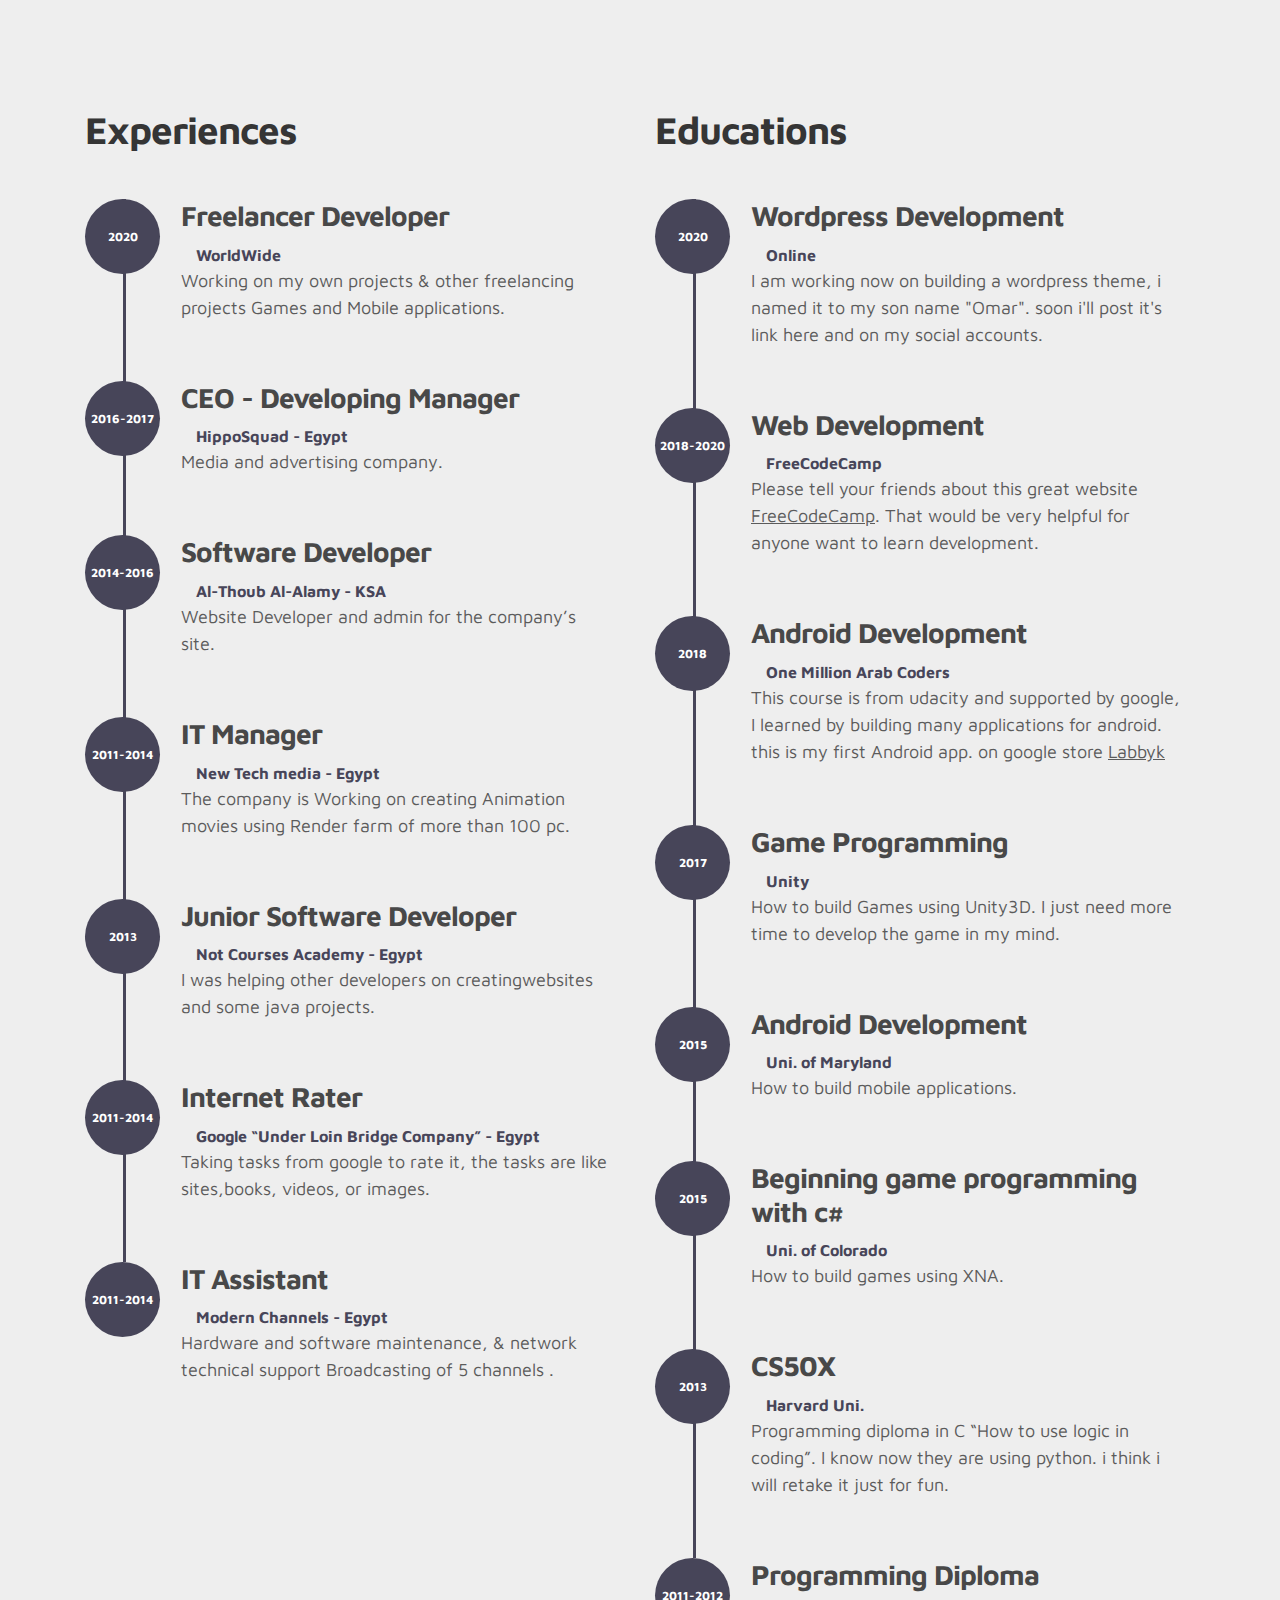
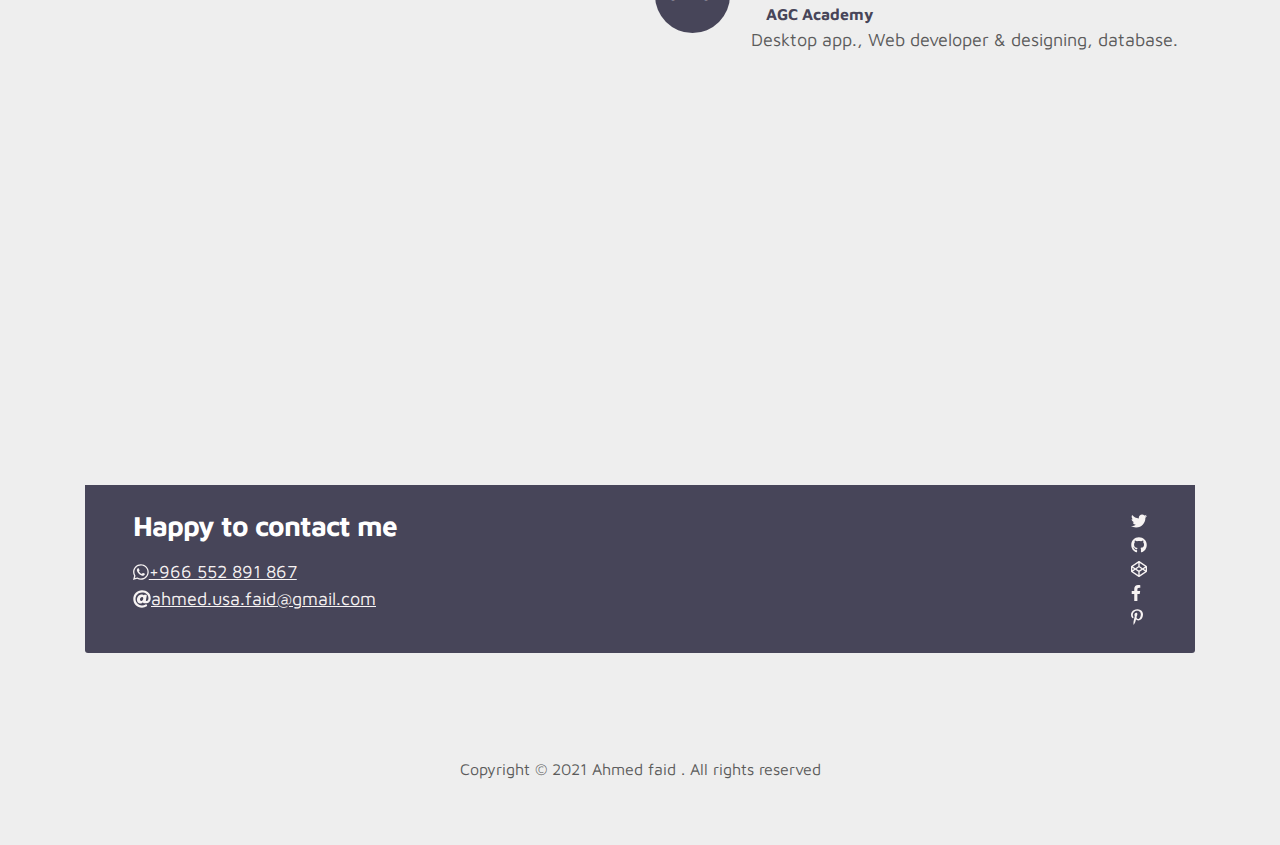
==== commit a926e1d5: "Updating the date in footer" ====
--- a/index.html
+++ b/index.html
@@ -92,7 +92,7 @@
                                         “Looking forward to continuously develop my skills.</span></i></b></p>
 
                         <div class="custom-btn-group mt-4">
-                            <a href="ahmedfaidCVbilingual.pdf" class="btn mr-lg-2 custom-btn"
+                            <a href="ahmedfaidCVbilingual.pdf" target="_blank" class="btn mr-lg-2 custom-btn"
                                 title="Download .pdf - Right click here then click 'Save link as'"><i
                                     class='uil uil-file-alt'></i>Get My CV</a>
                             <a href="#contact" class="btn custom-btn custom-btn-bg custom-btn-link">Hire Me</a>
@@ -125,49 +125,49 @@
                     <div class="owl-carousel owl-theme">
                         <div class="item">
                             <div class="project-info">
-                                <img src="images/project/project-image01.png" class="img-fluid" alt="project image">
-                            </div>
-                        </div>
-
-                        <div class="item">
-                            <div class="project-info">
-                                <img src="images/project/project-image02.png" class="img-fluid" alt="project image">
-                            </div>
-                        </div>
-
-                        <div class="item">
-                            <div class="project-info">
-                                <img src="images/project/project-image03.png" class="img-fluid" alt="project image">
-                            </div>
-                        </div>
-
-                        <div class="item">
-                            <div class="project-info">
-                                <img src="images/project/project-image04.png" class="img-fluid" alt="project image">
-                            </div>
-                        </div>
-
-                        <div class="item">
-                            <div class="project-info">
-                                <img src="images/project/project-image05.png" class="img-fluid" alt="project image">
-                            </div>
-                        </div>
-
-                        <div class="item">
-                            <div class="project-info">
-                                <img src="images/project/project-image06.png" class="img-fluid" alt="project image">
-                            </div>
-                        </div>
-
-                        <div class="item">
-                            <div class="project-info">
-                                <img src="images/project/project-image07.png" class="img-fluid" alt="project image">
-                            </div>
-                        </div>
-
-                        <div class="item">
-                            <div class="project-info">
-                                <img src="images/project/project-image08.png" class="img-fluid" alt="project image">
+                                <img src="images/project/project-image01.png" class="img-fluid" title="Wordpress Omar Theme" alt="project image">
+                            </div>
+                        </div>
+
+                        <div class="item">
+                            <div class="project-info">
+                                <img src="images/project/project-image02.png" class="img-fluid" title="Wordpress Theme" alt="project image">
+                            </div>
+                        </div>
+
+                        <div class="item">
+                            <div class="project-info">
+                                <img src="images/project/project-image03.png" class="img-fluid" title="Wordpress Theme" alt="project image">
+                            </div>
+                        </div>
+
+                        <div class="item">
+                            <div class="project-info">
+                                <img src="images/project/project-image04.png" class="img-fluid" title="HippoSquad website" alt="project image">
+                            </div>
+                        </div>
+
+                        <div class="item">
+                            <div class="project-info">
+                                <img src="images/project/project-image05.png" class="img-fluid" title="Web Design" alt="project image">
+                            </div>
+                        </div>
+
+                        <div class="item">
+                            <div class="project-info">
+                                <img src="images/project/project-image06.png" class="img-fluid" title="Web Design" alt="project image">
+                            </div>
+                        </div>
+
+                        <div class="item">
+                            <div class="project-info">
+                                <img src="images/project/project-image07.png" class="img-fluid" title="Mashair website" alt="project image">
+                            </div>
+                        </div>
+
+                        <div class="item">
+                            <div class="project-info">
+                                <img src="images/project/project-image08.png" class="img-fluid" title="Web Design" alt="project image">
                             </div>
                         </div>
 
@@ -447,7 +447,7 @@
             <div class="row">
 
                 <div class="col-lg-12 col-12">
-                    <p class="copyright-text text-center">Copyright &copy; 2020 Ahmed faid . All rights reserved</p>
+                    <p class="copyright-text text-center">Copyright &copy; 2021 Ahmed faid . All rights reserved</p>
                 </div>
 
             </div>
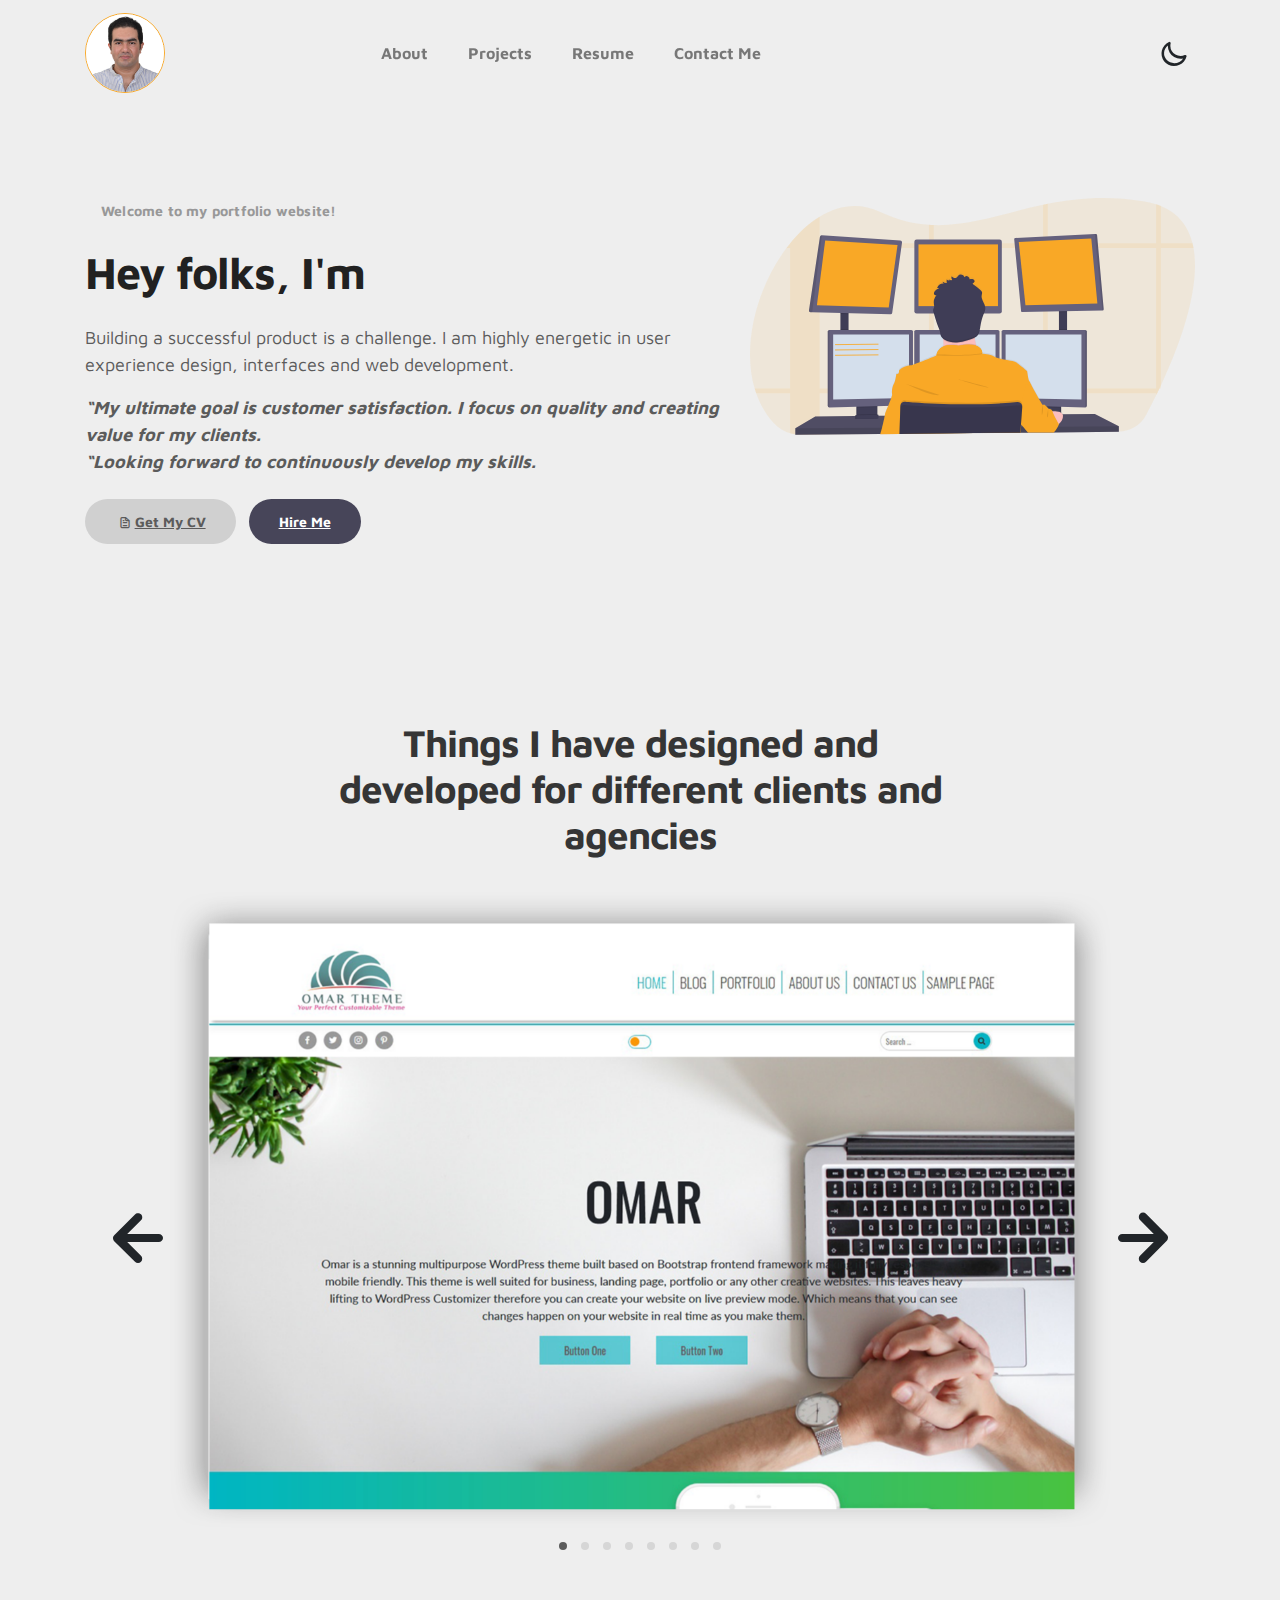
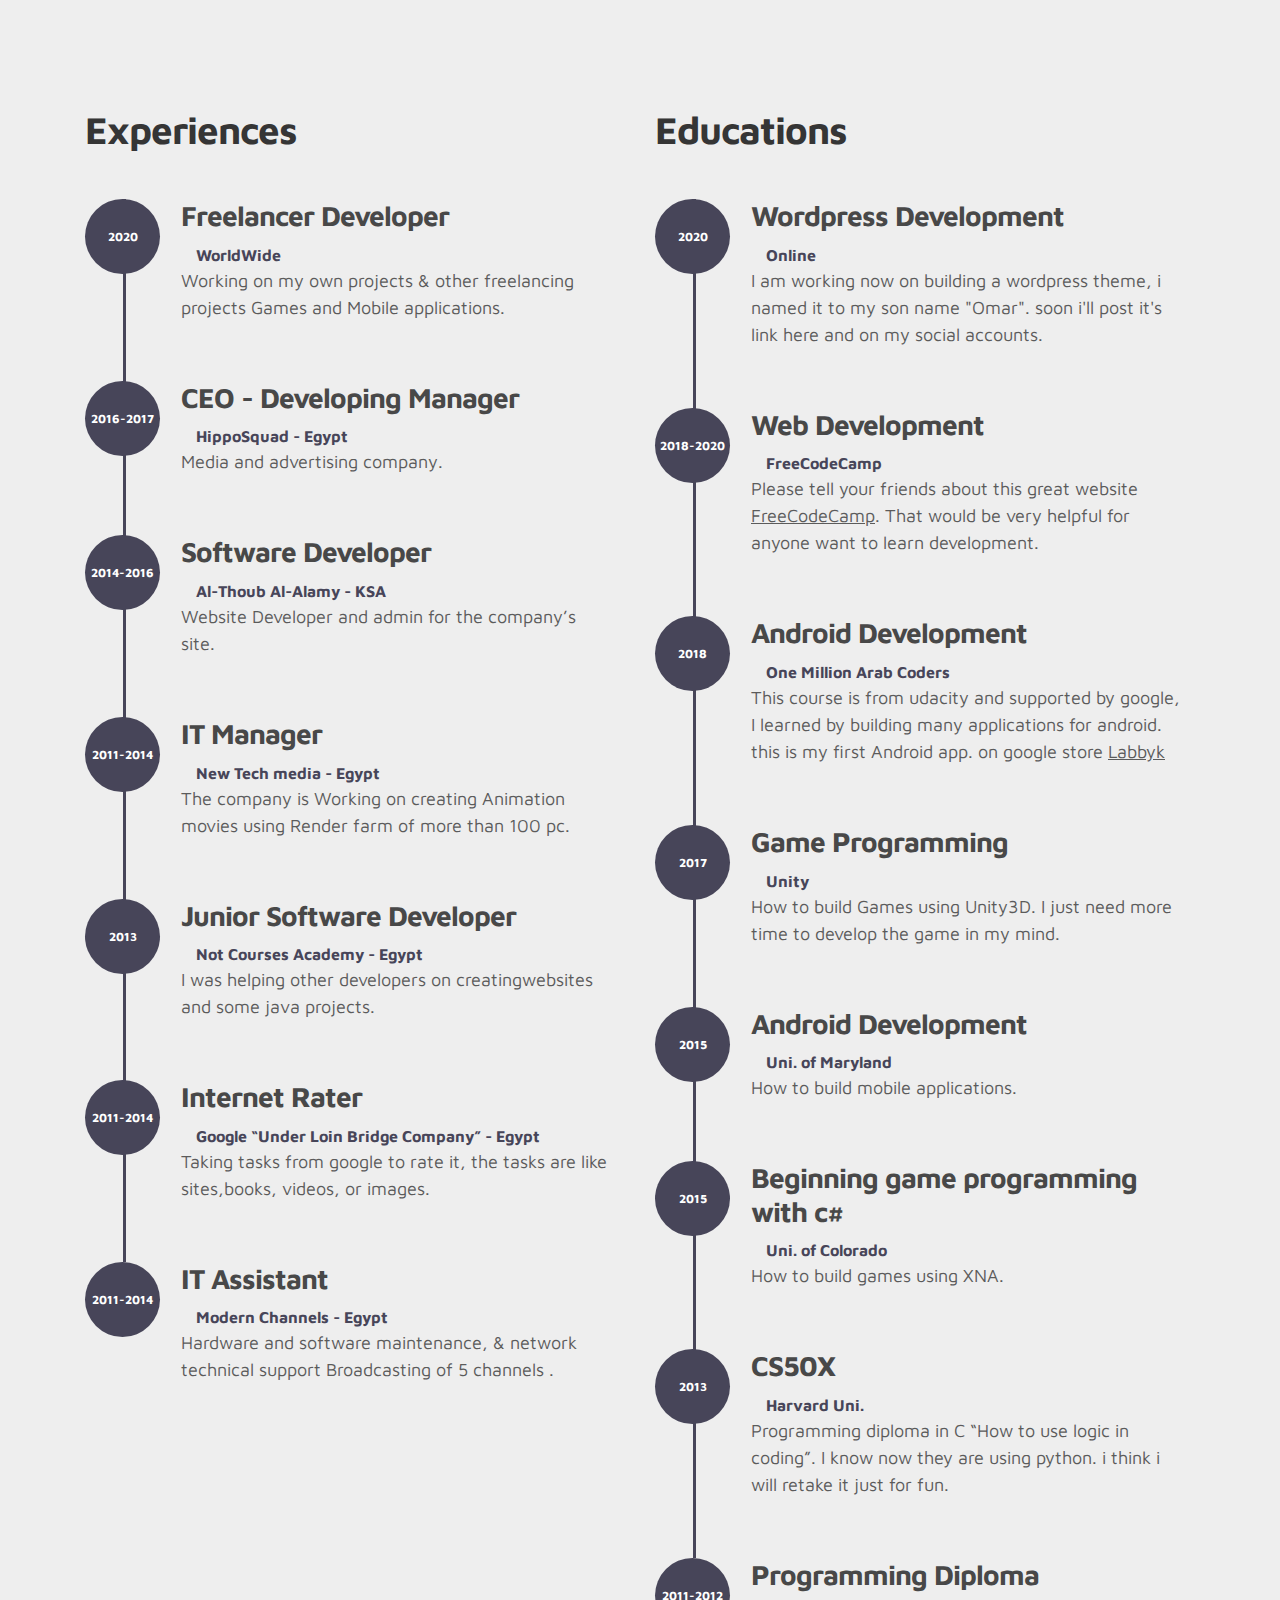
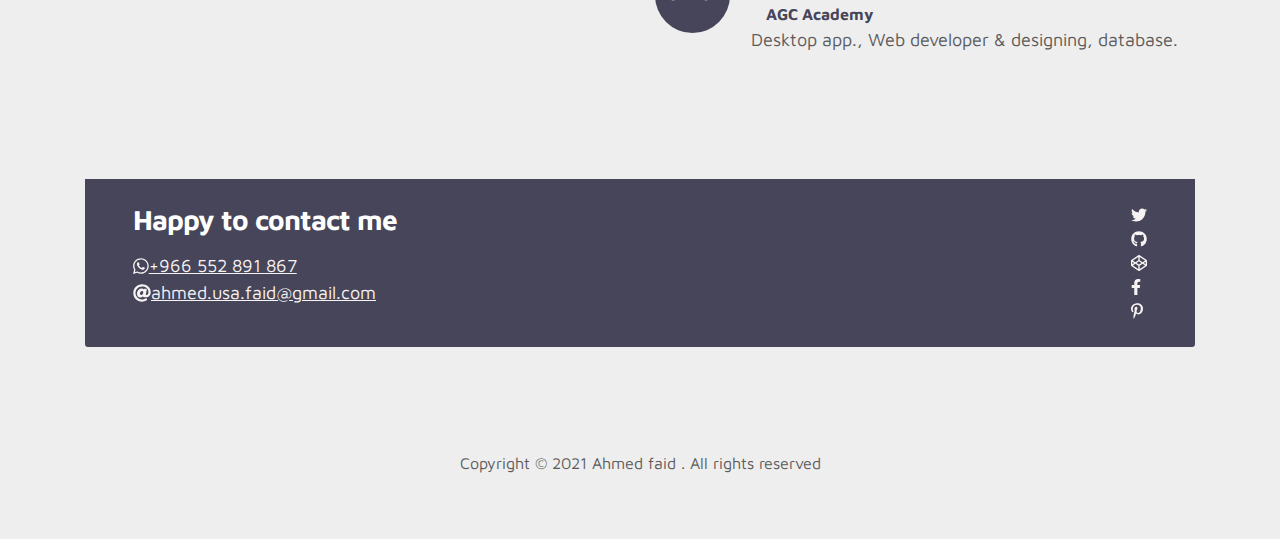
==== commit ec13274e: "Update index.html" ====
--- a/index.html
+++ b/index.html
@@ -374,12 +374,12 @@
 
                 <!-- <div class="col-lg-5 mr-lg-5 col-12"> -->
                 <div class="col-12">
-                    <div class="google-map w-100">
+<!--                     <div class="google-map w-100">
                         <iframe
                             src="https://www.google.com/maps/embed?pb=!1m18!1m12!1m3!1d14526.257000518615!2d39.653382169775384!3d24.46589910000001!2m3!1f0!2f0!3f0!3m2!1i1024!2i768!4f13.1!3m3!1m2!1s0x15bd958529cf1299%3A0xe333eabb89cd90b7!2zMjTCsDI3JzQ5LjAiTiAzOcKwMzknNDIuMSJF!5e0!3m2!1sen!2seg!4v1599757703153!5m2!1sen!2seg"
                             width="400" height="300" frameborder="0" style="border:0;" allowfullscreen=""
                             aria-hidden="false" tabindex="0"></iframe>
-                    </div>
+                    </div> -->
 
                     <div class="contact-info d-flex justify-content-between align-items-center py-4 px-lg-5">
                         <div class="contact-info-item">
